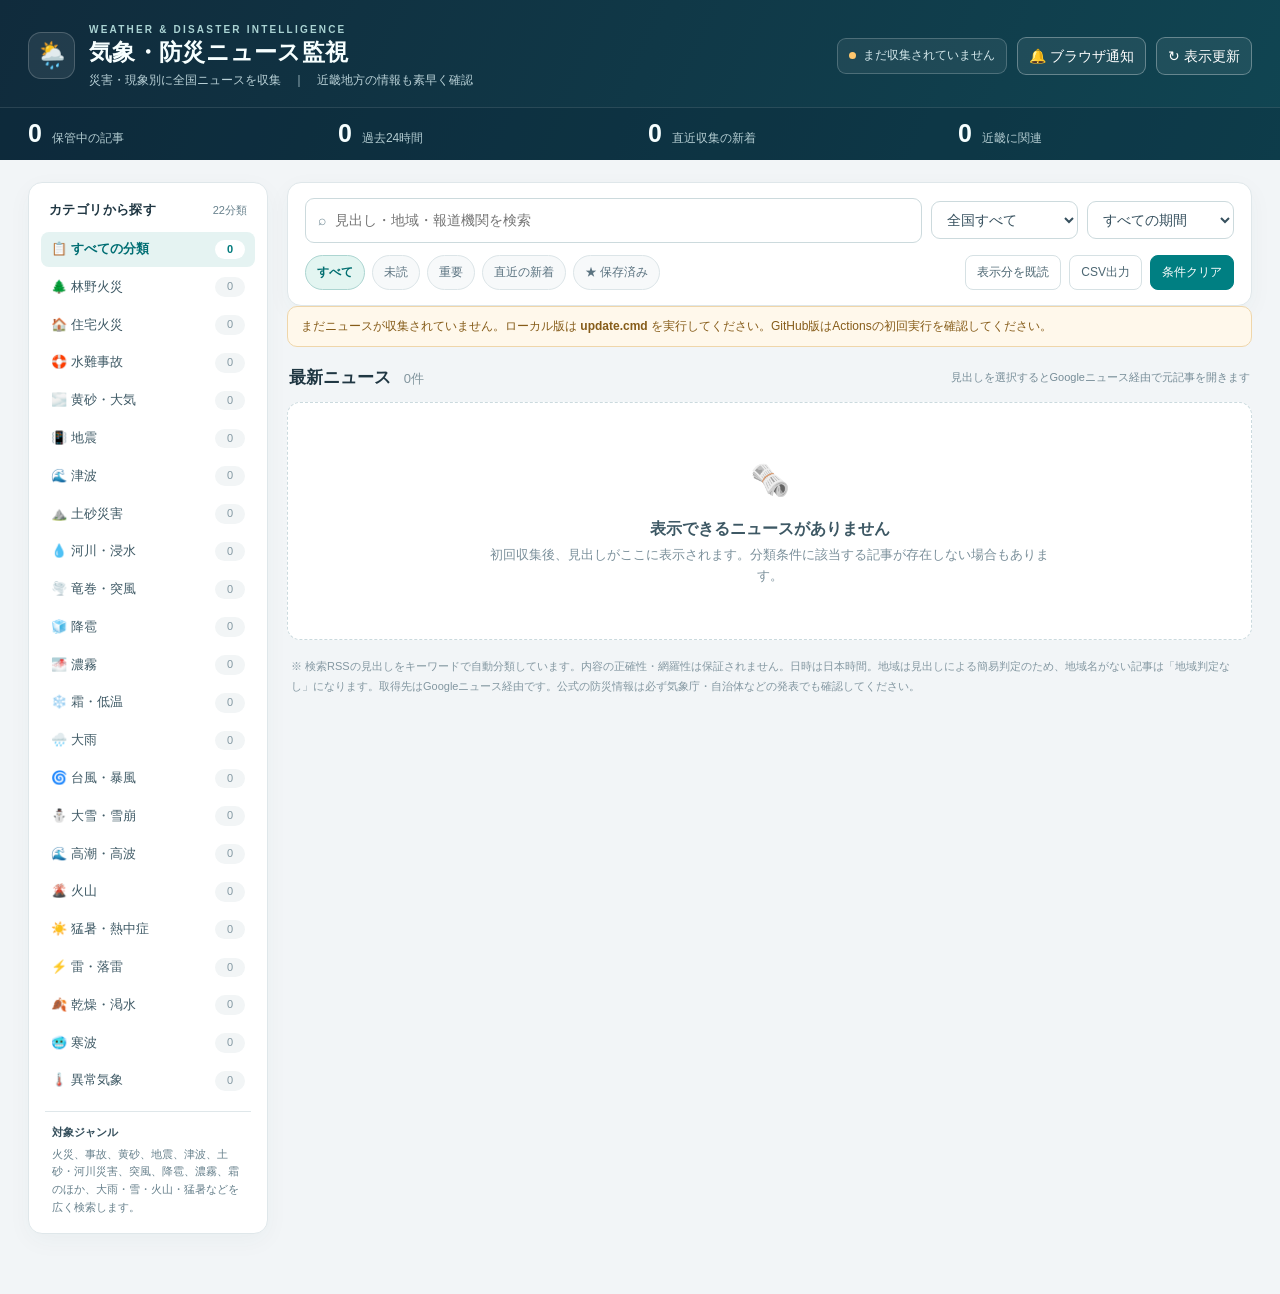
==== site/index.html @ e11a58ed "Add files via upload" ====
<!DOCTYPE html>
<html lang="ja">
<head>
<meta charset="UTF-8">
<meta name="viewport" content="width=device-width, initial-scale=1">
<meta name="theme-color" content="#0b2233">
<title>気象・防災ニュース監視 | JMA News Watcher</title>
<style>
:root{color-scheme:light;--navy:#102b3c;--navy2:#17384c;--bg:#f2f5f7;--white:#fff;--text:#203743;--sub:#67808c;--line:#dfe7ea;--accent:#007f82;--accent2:#e5f3f2;--danger:#b43c39;--amber:#b26b13;--shadow:0 7px 25px rgba(28,64,74,.04)}
*{box-sizing:border-box}html,body{margin:0}body{font:14px/1.6 -apple-system,BlinkMacSystemFont,"Yu Gothic","Hiragino Kaku Gothic ProN",Meiryo,sans-serif;background:var(--bg);color:var(--text)}button,input,select{font:inherit}button{cursor:pointer}button:disabled{opacity:.5;cursor:not-allowed}button:focus-visible,a:focus-visible,input:focus-visible,select:focus-visible{outline:3px solid #6bcbd0;outline-offset:2px}a{color:inherit;text-decoration:none}
header{background:linear-gradient(114deg,#102b3c,#104552);color:#f7ffff}header .top{max-width:1540px;margin:auto;padding:22px 28px 17px;display:flex;justify-content:space-between;gap:18px;align-items:center}.brand{display:flex;align-items:center;gap:14px}.brandicon{width:47px;height:47px;display:flex;align-items:center;justify-content:center;font-size:26px;background:#ffffff14;border:1px solid #ffffff30;border-radius:13px}.suptitle{font-size:10px;letter-spacing:2.2px;color:#aad3d3;font-weight:800}.brand h1{margin:0;font-size:23px;line-height:1.25;letter-spacing:.3px}.brand p{margin:4px 0 0;color:#b8d0d6;font-size:12px}.topright{display:flex;align-items:center;gap:10px;flex-wrap:wrap;justify-content:flex-end}.status{padding:7px 11px;border:1px solid #ffffff35;border-radius:9px;font-size:12px;color:#d3e7eb;background:#ffffff10}.status i{display:inline-block;background:#78d6ad;width:7px;height:7px;border-radius:50%;margin-right:7px}.status.warn i{background:#ffc76e}.headbtn{border:1px solid #ffffff50;background:#ffffff12;border-radius:9px;color:white;padding:7px 11px}.headbtn:hover{background:#ffffff22}
.metrics{border-top:1px solid #ffffff1e;background:#07263748}.metrics-inner{max-width:1540px;padding:12px 28px;margin:auto;display:grid;grid-template-columns:repeat(4,1fr);gap:16px}.metric{display:flex;gap:10px;align-items:baseline}.metric strong{font-size:25px;line-height:1.1;font-variant-numeric:tabular-nums}.metric span{font-size:12px;color:#b3ccd1}
.layout{max-width:1540px;margin:22px auto 60px;padding:0 28px;display:grid;grid-template-columns:240px minmax(0,1fr);gap:19px}.sidebar,.panel{background:white;border:1px solid var(--line);border-radius:14px;box-shadow:var(--shadow)}.sidebar{padding:17px 12px;align-self:start;position:sticky;top:16px}.side-heading{display:flex;justify-content:space-between;align-items:center;padding:0 8px 11px}.side-heading h2{font-size:13px;margin:0;letter-spacing:.4px}.side-heading small{font-size:11px;color:var(--sub)}.catlist{display:flex;flex-direction:column;gap:3px}.cat{border:none;background:transparent;border-radius:8px;width:100%;padding:7px 10px;text-align:left;display:flex;justify-content:space-between;align-items:center;gap:8px;color:#3e5965;font-size:13px}.cat:hover{background:#f3f6f7}.cat.active{color:#006e73;background:var(--accent2);font-weight:800}.cat .n{font-size:11px;color:#8499a3;background:#f2f5f6;padding:1px 7px;border-radius:20px;min-width:30px;text-align:center}.cat.active .n{color:#007a7c;background:white}.sidebar-note{border-top:1px solid var(--line);margin:13px 4px 0;padding:12px 7px 0;font-size:11px;color:var(--sub)}.sidebar-note b{display:block;color:#344e5b;margin-bottom:4px}
.main{min-width:0}.filters{padding:15px 17px}.filter-row{display:flex;align-items:center;gap:9px;flex-wrap:wrap}.searchbox{display:flex;align-items:center;border:1px solid #ccdadd;border-radius:9px;min-width:220px;flex:1;background:white;padding-left:12px}.searchbox span{color:#718a95}.searchbox input{border:0;outline:0;width:100%;padding:10px 9px;background:transparent;min-width:0}select{padding:9px 30px 9px 11px;border:1px solid #ccdadd;border-radius:9px;max-width:170px;color:#36505e;background:white}.tabs{display:flex;gap:7px;flex-wrap:wrap;margin-top:12px}.tab{padding:6px 11px;border:1px solid #dce5e8;background:#f7f9fa;border-radius:30px;font-size:12px;color:#5b7380}.tab.active{border-color:#acd5d1;background:#e3f5f1;color:#006e70;font-weight:800}.filter-right{margin-left:auto;display:flex;gap:8px}.smallbtn{background:white;border:1px solid #d6e1e4;color:#4c6672;border-radius:8px;padding:7px 11px;font-size:12px}.smallbtn:hover{background:#f1f7f7}.smallbtn.primary{background:var(--accent);border-color:var(--accent);color:white}.smallbtn.primary:hover{background:#006b6e}
.results-head{display:flex;align-items:center;justify-content:space-between;margin:17px 2px 11px;gap:12px}.results-head h2{font-size:17px;margin:0}.results-head h2 span{font-size:13px;color:#81949d;font-weight:400;margin-left:8px}.results-head .tip{font-size:11px;color:#778d98;text-align:right}.articles{display:grid;gap:9px}.article{background:white;border:1px solid var(--line);box-shadow:var(--shadow);border-radius:12px;padding:13px 17px 12px 16px;position:relative;overflow:hidden;transition:border-color .15s}.article:hover{border-color:#9dc5c7}.article::before{content:"";position:absolute;left:0;top:0;bottom:0;width:4px;background:#96b4bb}.article.priority3::before{background:#d6514d}.article.priority2::before{background:#e3a046}.article.is-read{opacity:.72}.article.is-read h3{font-weight:500}.art-main{display:flex;align-items:flex-start;gap:16px}.artbody{min-width:0;flex:1}.artmeta{display:flex;gap:8px;align-items:center;flex-wrap:wrap;margin-bottom:6px}.chip{font-size:10px;padding:2px 7px;border-radius:5px;background:#eff3f5;color:#4c6874;font-weight:700}.chip.danger{background:#fff0ed;color:#b14442}.chip.warning{background:#fff5e7;color:#9d671c}.chip.catname{background:#eaf5f4;color:#007476}.chip.new{color:#c83731;background:#ffedea}.article h3{font-size:15px;line-height:1.48;font-weight:800;margin:0 0 7px;overflow-wrap:anywhere}.article h3 a:hover{color:var(--accent);text-decoration:underline;text-underline-offset:3px}.foot{display:flex;gap:9px;align-items:center;flex-wrap:wrap;font-size:11px;color:#778f9a}.foot strong{color:#4b6470;font-weight:700}.foot .dot{color:#c0cdd2}.art-actions{display:flex;flex-direction:column;gap:6px;flex-shrink:0}.iconbtn{border:1px solid #e0e8ea;border-radius:7px;background:#fff;color:#68818c;font-size:12px;min-width:68px;padding:5px 7px}.iconbtn:hover{background:#eef5f5}.iconbtn.saved{color:#b17a14;background:#fffaeb}.empty{background:white;border:1px dashed #cbdade;border-radius:13px;padding:52px 20px;text-align:center;color:#7b909b}.empty .glyph{font-size:32px}.empty h3{color:#3d5864;margin:9px 0 4px}.empty p{font-size:13px;max-width:570px;margin:0 auto}.footnotice{margin:17px 4px;font-size:11px;color:#8397a1;line-height:1.8}#loadMore{margin:15px auto 0;display:block;min-width:180px}.hide{display:none!important}.errorbar{border:1px solid #efd6aa;background:#fff8eb;color:#865c19;border-radius:10px;padding:10px 13px;margin-bottom:12px;font-size:12px}.kbd{border:1px solid #d9e3e6;background:#f9fafb;border-radius:4px;padding:1px 4px}
@media(max-width:850px){header .top{padding:16px;align-items:flex-start}.metrics-inner{padding:11px 16px;grid-template-columns:repeat(2,1fr);gap:10px}.layout{padding:0 13px;grid-template-columns:1fr;gap:12px;margin-top:12px}.sidebar{position:static;padding:12px}.catlist{flex-direction:row;flex-wrap:wrap}.cat{width:auto;border:1px solid #eef2f3;padding:5px 9px}.sidebar-note{display:none}.filters{padding:12px}.results-head .tip{display:none}}
@media(max-width:550px){.brand h1{font-size:17px}.brandicon{width:36px;height:36px;font-size:21px}.brand p{font-size:11px}.topright{width:100%;justify-content:flex-start}.top{flex-wrap:wrap}.searchbox{width:100%;flex-basis:100%}.filter-row select{flex:1;max-width:none}.filter-right{width:100%;margin-left:0}.filter-right button{flex:1}.art-main{gap:5px;flex-direction:column}.art-actions{flex-direction:row}.article{padding:11px 13px}.article h3{font-size:14px}.metric strong{font-size:22px}}
</style>
</head>
<body>
<header>
 <div class="top">
  <div class="brand"><div class="brandicon">🌦️</div><div><div class="suptitle">WEATHER & DISASTER INTELLIGENCE</div><h1>気象・防災ニュース監視</h1><p>災害・現象別に全国ニュースを収集　｜　近畿地方の情報も素早く確認</p></div></div>
  <div class="topright"><div id="status" class="status"><i></i><span id="updated">データ待機中</span></div><button id="browserNotify" class="headbtn" title="ページを開いている間のブラウザ通知">🔔 ブラウザ通知</button><button id="refresh" class="headbtn">↻ 表示更新</button></div>
 </div>
 <div class="metrics"><div class="metrics-inner"><div class="metric"><strong id="statAll">0</strong><span>保管中の記事</span></div><div class="metric"><strong id="statDay">0</strong><span>過去24時間</span></div><div class="metric"><strong id="statNew">0</strong><span>直近収集の新着</span></div><div class="metric"><strong id="statKinki">0</strong><span>近畿に関連</span></div></div></div>
</header>
<div class="layout">
 <aside class="sidebar"><div class="side-heading"><h2>カテゴリから探す</h2><small id="categoryCount"></small></div><div class="catlist" id="categories"></div><div class="sidebar-note"><b>対象ジャンル</b>火災、事故、黄砂、地震、津波、土砂・河川災害、突風、降雹、濃霧、霜のほか、大雨・雪・火山・猛暑などを広く検索します。</div></aside>
 <main class="main">
  <section class="filters panel"><div class="filter-row"><label class="searchbox"><span>⌕</span><input id="search" type="search" placeholder="見出し・地域・報道機関を検索" aria-label="ニュース検索"></label><select id="area" aria-label="対象地域"><option value="all">全国すべて</option><option value="kinki">近畿6府県</option><option value="大阪">大阪</option><option value="京都">京都</option><option value="兵庫">兵庫</option><option value="滋賀">滋賀</option><option value="奈良">奈良</option><option value="和歌山">和歌山</option><option value="unknown">地域判定なし</option></select><select id="period" aria-label="期間"><option value="all">すべての期間</option><option value="24">過去24時間</option><option value="72">過去3日間</option><option value="168">過去7日間</option></select></div><div class="tabs"><button class="tab active" data-view="all">すべて</button><button class="tab" data-view="unread">未読</button><button class="tab" data-view="important">重要</button><button class="tab" data-view="new">直近の新着</button><button class="tab" data-view="saved">★ 保存済み</button><div class="filter-right"><button class="smallbtn" id="markVisible">表示分を既読</button><button class="smallbtn" id="export">CSV出力</button><button class="smallbtn primary" id="clearFilters">条件クリア</button></div></div></section>
  <div id="warnings" role="status"></div>
  <div class="results-head"><h2 id="currentTitle">最新ニュース <span id="resultCount"></span></h2><div class="tip">見出しを選択するとGoogleニュース経由で元記事を開きます</div></div>
  <div id="articles" class="articles" aria-live="polite"></div><button id="loadMore" class="smallbtn hide">さらに50件表示</button>
  <div class="footnotice">※ 検索RSSの見出しをキーワードで自動分類しています。内容の正確性・網羅性は保証されません。日時は日本時間。地域は見出しによる簡易判定のため、地域名がない記事は「地域判定なし」になります。取得先はGoogleニュース経由です。公式の防災情報は必ず気象庁・自治体などの発表でも確認してください。</div>
 </main>
</div>
<script src="./data.js"></script>
<script>
'use strict';
const $=id=>document.getElementById(id);
let payload=window.NEWS_PAYLOAD||{items:[],categories:[],errors:[],new_ids:[]};
let selectedCat='all',selectedView='all',visibleLimit=50,currentVisible=[];
const storeKey='jma-news-watcher-v1';
let storage={read:[],saved:[],notificationBatch:''};
try{const saved=JSON.parse(localStorage.getItem(storeKey)||'{}');storage={...storage,...saved}}catch(e){}
function persist(){try{localStorage.setItem(storeKey,JSON.stringify(storage))}catch(e){}}
function esc(value){return String(value??'').replace(/[&<>"']/g,c=>({'&':'&amp;','<':'&lt;','>':'&gt;','"':'&quot;',"'":'&#39;'}[c]))}
function fmtDate(d){const date=new Date(d);return Number.isNaN(+date)?'日時不明':new Intl.DateTimeFormat('ja-JP',{timeZone:'Asia/Tokyo',year:'numeric',month:'2-digit',day:'2-digit',hour:'2-digit',minute:'2-digit'}).format(date)}
function catFor(id){return (payload.categories||[]).find(c=>c.id===id)}
function labelFor(a){return (a.categories||[]).map(catFor).filter(Boolean)}
function isNew(a){return (payload.new_ids||[]).includes(a.id)}
function isRead(a){return storage.read.includes(a.id)}
function isSaved(a){return storage.saved.includes(a.id)}
function setStatus(){
 const stamp=payload.generated_at;
 $('updated').textContent=stamp?`最終収集 ${fmtDate(stamp)}`:'まだ収集されていません';
 $('status').classList.toggle('warn',!stamp||(payload.success_feeds===0)||(payload.errors||[]).length>0);
 const arr=payload.items||[];const now=Date.now();
 $('statAll').textContent=arr.length.toLocaleString('ja-JP');
 $('statDay').textContent=arr.filter(a=>(now-new Date(a.published_at))<=86400000).length;
 $('statNew').textContent=(payload.new_ids||[]).length;
 $('statKinki').textContent=arr.filter(a=>(a.areas||[]).length>0).length;
 let warnings='';
 if(!stamp)warnings='<div class="errorbar">まだニュースが収集されていません。ローカル版は <b>update.cmd</b> を実行してください。GitHub版はActionsの初回実行を確認してください。</div>';
 else if((payload.errors||[]).length)warnings=`<div class="errorbar">⚠ 一部のニュース取得に失敗しました（${payload.errors.length}/${payload.total_feeds} 件の検索）。取得済みの記事は引き続き表示しています。<details><summary>失敗した検索を見る</summary>${(payload.errors||[]).map(x=>esc(x)).join(' / ')}</details></div>`;
 $('warnings').innerHTML=warnings;
}
function drawCats(){
 const items=payload.items||[];
 let html=`<button class="cat ${selectedCat==='all'?'active':''}" data-cat="all"><span>📋 すべての分類</span><span class="n">${items.length}</span></button>`;
 for(const c of payload.categories||[]){const count=items.filter(a=>(a.categories||[]).includes(c.id)).length;
 html+=`<button class="cat ${selectedCat===c.id?'active':''}" data-cat="${esc(c.id)}"><span>${esc(c.icon)} ${esc(c.name)}</span><span class="n">${count}</span></button>`}
 $('categories').innerHTML=html;
 $('categoryCount').textContent=`${(payload.categories||[]).length}分類`;
}
function getFiltered(){
 const area=$('area').value,period=$('period').value,q=$('search').value.toLowerCase().trim();
 return (payload.items||[]).filter(a=>{
  if(selectedCat!=='all'&&!(a.categories||[]).includes(selectedCat))return false;
  if(area==='kinki'&&!(a.areas||[]).length)return false;
  if(area==='unknown'&&(a.areas||[]).length)return false;
  if(!['all','kinki','unknown'].includes(area)&&!(a.areas||[]).includes(area))return false;
  if(period!=='all'&&(Date.now()-new Date(a.published_at).getTime())>Number(period)*3600000)return false;
  if(selectedView==='unread'&&isRead(a))return false;
  if(selectedView==='saved'&&!isSaved(a))return false;
  if(selectedView==='important'&&Number(a.priority)<3)return false;
  if(selectedView==='new'&&!isNew(a))return false;
  if(q&&!([a.title,a.source,...(a.areas||[]),...labelFor(a).map(c=>c.name)].join(' ').toLowerCase().includes(q)))return false;
  return true;
 }).sort((a,b)=>new Date(b.published_at)-new Date(a.published_at));
}
function render(){
 setStatus();drawCats();
 document.querySelectorAll('[data-view]').forEach(el=>el.classList.toggle('active',el.dataset.view===selectedView));
 const list=getFiltered();currentVisible=list.slice(0,visibleLimit);$('resultCount').textContent=`${list.length}件`;
 const category=catFor(selectedCat);$('currentTitle').firstChild.textContent=category?category.icon+' '+category.name:'最新ニュース ';
 if(!list.length){$('articles').innerHTML=`<div class="empty"><div class="glyph">${(payload.items||[]).length?'🔎':'🗞️'}</div><h3>${(payload.items||[]).length?'条件に合うニュースはありません':'表示できるニュースがありません'}</h3><p>${(payload.items||[]).length?'検索語や地域・期間の指定を変えてみてください。':'初回収集後、見出しがここに表示されます。分類条件に該当する記事が存在しない場合もあります。'}</p></div>`}
 else $('articles').innerHTML=currentVisible.map(a=>{
  const cats=labelFor(a).slice(0,4).map(c=>`<span class="chip catname">${esc(c.icon)} ${esc(c.name)}</span>`).join('');
  const level=a.priority>=3?'<span class="chip danger">重要</span>':a.priority===2?'<span class="chip warning">注目</span>':'';
  return `<article class="article priority${a.priority} ${isRead(a)?'is-read':''}" data-id="${esc(a.id)}"><div class="art-main"><div class="artbody"><div class="artmeta">${level}${isNew(a)?'<span class="chip new">NEW</span>':''}${cats}</div><h3><a class="article-link" data-id="${esc(a.id)}" href="${esc(a.url)}" target="_blank" rel="noopener noreferrer">${esc(a.title)} ↗</a></h3><div class="foot"><strong>${esc(a.source)}</strong><span class="dot">·</span><span>${fmtDate(a.published_at)}</span><span class="dot">·</span><span>${(a.areas||[]).length?esc(a.areas.join('・')):'地域判定なし'}</span></div></div><div class="art-actions"><button class="iconbtn ${isSaved(a)?'saved':''}" data-act="save" data-id="${esc(a.id)}">${isSaved(a)?'★ 保存中':'☆ 保存'}</button><button class="iconbtn" data-act="read" data-id="${esc(a.id)}">${isRead(a)?'未読に戻す':'既読にする'}</button></div></div></article>`
 }).join('');
 $('loadMore').classList.toggle('hide',list.length<=visibleLimit);
}
function toggleId(key,id,value){const set=new Set(storage[key]);if(value)set.add(id);else set.delete(id);storage[key]=Array.from(set).slice(-4000);persist();render()}
$('categories').addEventListener('click',e=>{const b=e.target.closest('[data-cat]');if(!b)return;selectedCat=b.dataset.cat;visibleLimit=50;render()});
$('articles').addEventListener('click',e=>{
 const act=e.target.closest('[data-act]');if(act){const id=act.dataset.id;toggleId(act.dataset.act==='save'?'saved':'read',id,act.dataset.act==='save'?!storage.saved.includes(id):!storage.read.includes(id));return}
 const link=e.target.closest('a.article-link');if(link){if(!storage.read.includes(link.dataset.id)){storage.read.push(link.dataset.id);persist();setTimeout(render,120)}}
});
document.querySelectorAll('[data-view]').forEach(b=>b.addEventListener('click',()=>{selectedView=b.dataset.view;visibleLimit=50;render()}));
['search','area','period'].forEach(id=>$(id).addEventListener(id==='search'?'input':'change',()=>{visibleLimit=50;render()}));
$('clearFilters').addEventListener('click',()=>{selectedCat='all';selectedView='all';$('area').value='all';$('period').value='all';$('search').value='';visibleLimit=50;render()});
$('markVisible').addEventListener('click',()=>{storage.read=Array.from(new Set([...storage.read,...currentVisible.map(a=>a.id)]));persist();render()});
$('loadMore').addEventListener('click',()=>{visibleLimit+=50;render()});
$('export').addEventListener('click',()=>{
 const csvCell=s=>'"'+String(s??'').replace(/"/g,'""')+'"';
 const rows=[['公開日時(JST)','分類','重要度','地域(簡易判定)','見出し','媒体','GoogleニュースURL'],...getFiltered().map(a=>[fmtDate(a.published_at),labelFor(a).map(c=>c.name).join('・'),a.priority,(a.areas||[]).join('・'),a.title,a.source,a.url])];
 const content='\uFEFF'+rows.map(r=>r.map(csvCell).join(',')).join('\r\n');const blob=new Blob([content],{type:'text/csv;charset=utf-8'}),url=URL.createObjectURL(blob),el=document.createElement('a');el.href=url;el.download='weather_news_'+new Date().toISOString().slice(0,10)+'.csv';el.click();setTimeout(()=>URL.revokeObjectURL(url),1000);
});
$('browserNotify').addEventListener('click',async()=>{
 if(!('Notification' in window)){alert('このブラウザでは通知を利用できません。Telegram通知をご利用ください。');return}
 try{const p=await Notification.requestPermission();if(p==='granted'){alert('ブラウザ通知を許可しました。ページを開いている間、新着収集時に通知します。');storage.notificationBatch=payload.generated_at||'';persist()}else alert('通知が許可されませんでした。ブラウザやWindowsの通知設定を確認してください。')}
 catch(e){alert('この環境では通知を有効にできません。Telegram通知をご利用ください。')}
});
function notifyOnNewBatch(){
 if(!payload.generated_at||payload.generated_at===storage.notificationBatch)return;
 const first=storage.notificationBatch==='';storage.notificationBatch=payload.generated_at;persist();
 if(first||!('Notification' in window)||Notification.permission!=='granted')return;
 const ids=new Set(payload.new_ids||[]),items=(payload.items||[]).filter(a=>ids.has(a.id));
 if(items.length){try{new Notification(`気象・防災ニュース：新着${items.length}件`,{body:items.slice(0,2).map(a=>a.title).join(' / ').slice(0,200),tag:'jma-news-updates'})}catch(e){}}
}
let inFlight=false;
function reloadData(){if(inFlight)return;inFlight=true;const s=document.createElement('script');s.src='./data.js?v='+Date.now();s.onload=()=>{payload=window.NEWS_PAYLOAD||payload;inFlight=false;render();notifyOnNewBatch();s.remove()};s.onerror=()=>{inFlight=false;const m=$('warnings');m.innerHTML='<div class="errorbar">ニュースデータを読み込めません。ファイルの配置や通信状態を確認してください。</div>';s.remove()};document.head.appendChild(s)}
$('refresh').addEventListener('click',reloadData);
render();notifyOnNewBatch();setInterval(reloadData,120000);
</script>
</body>
</html>
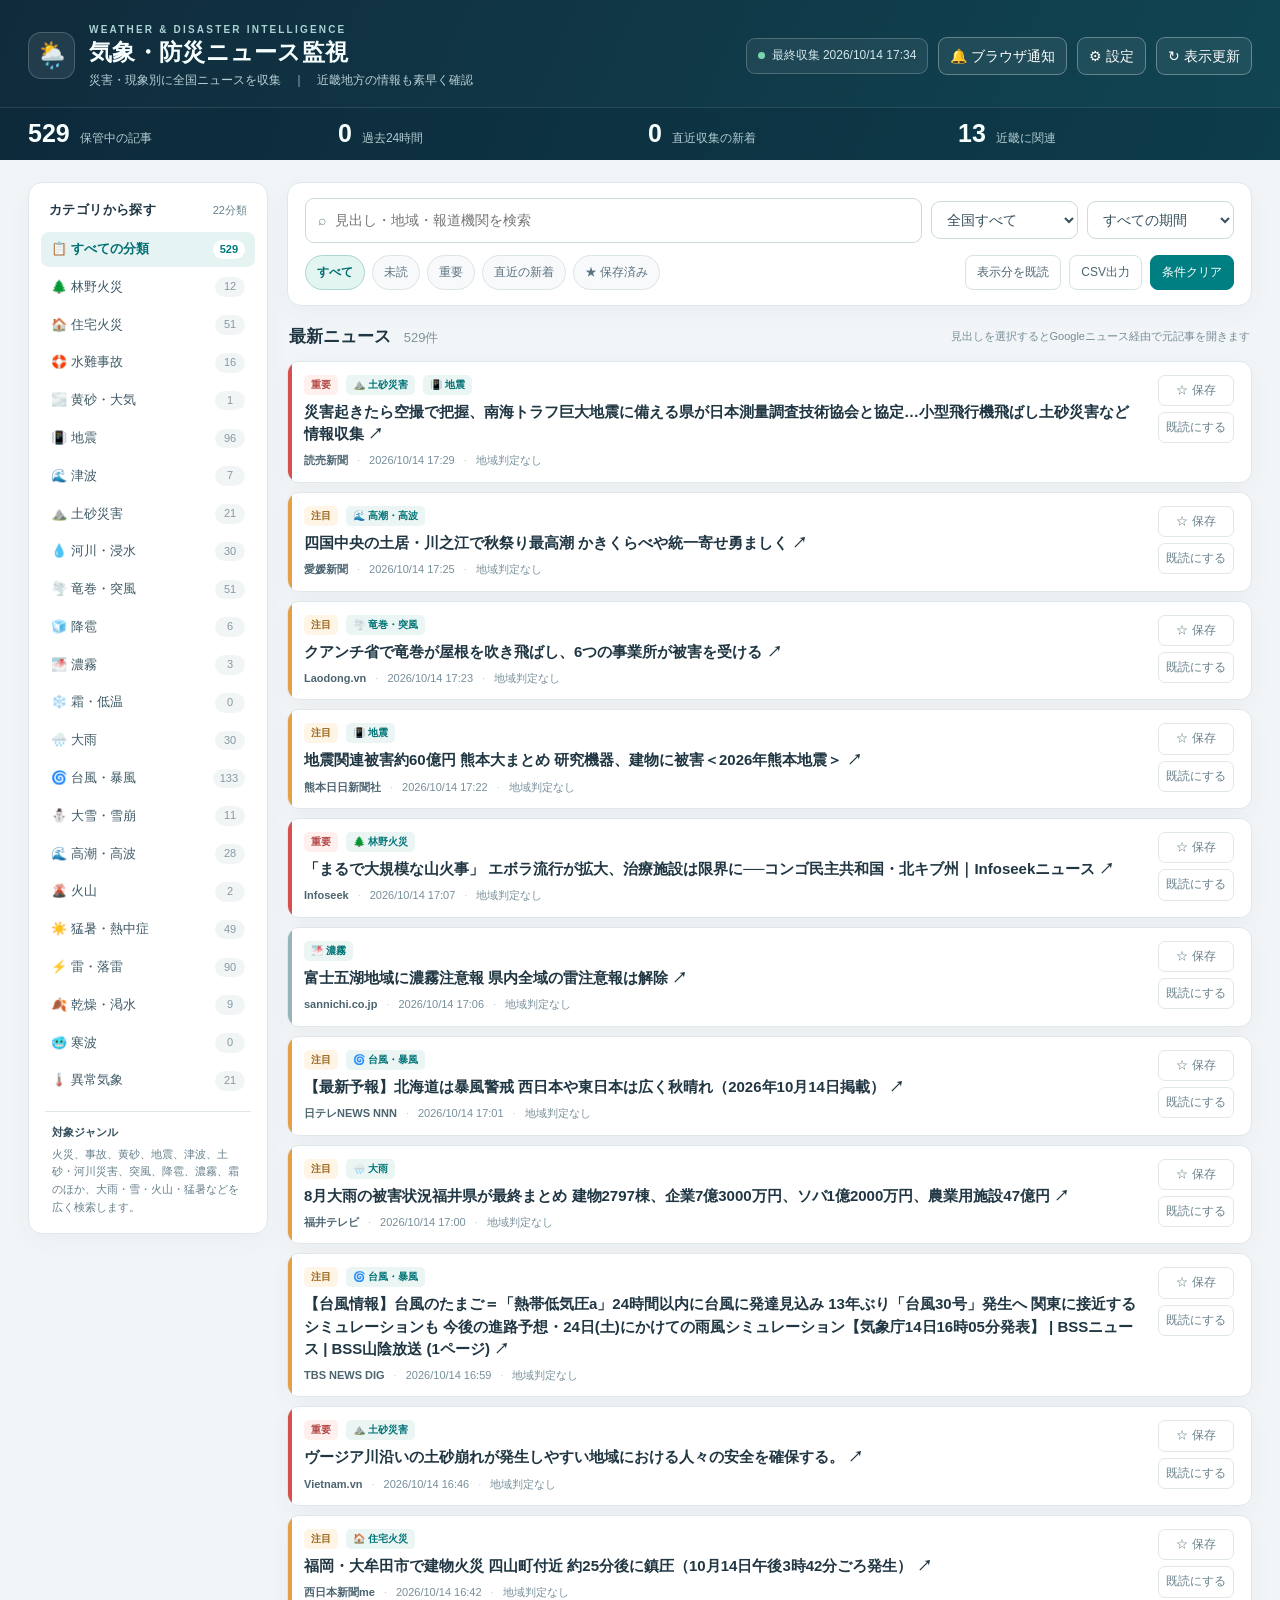
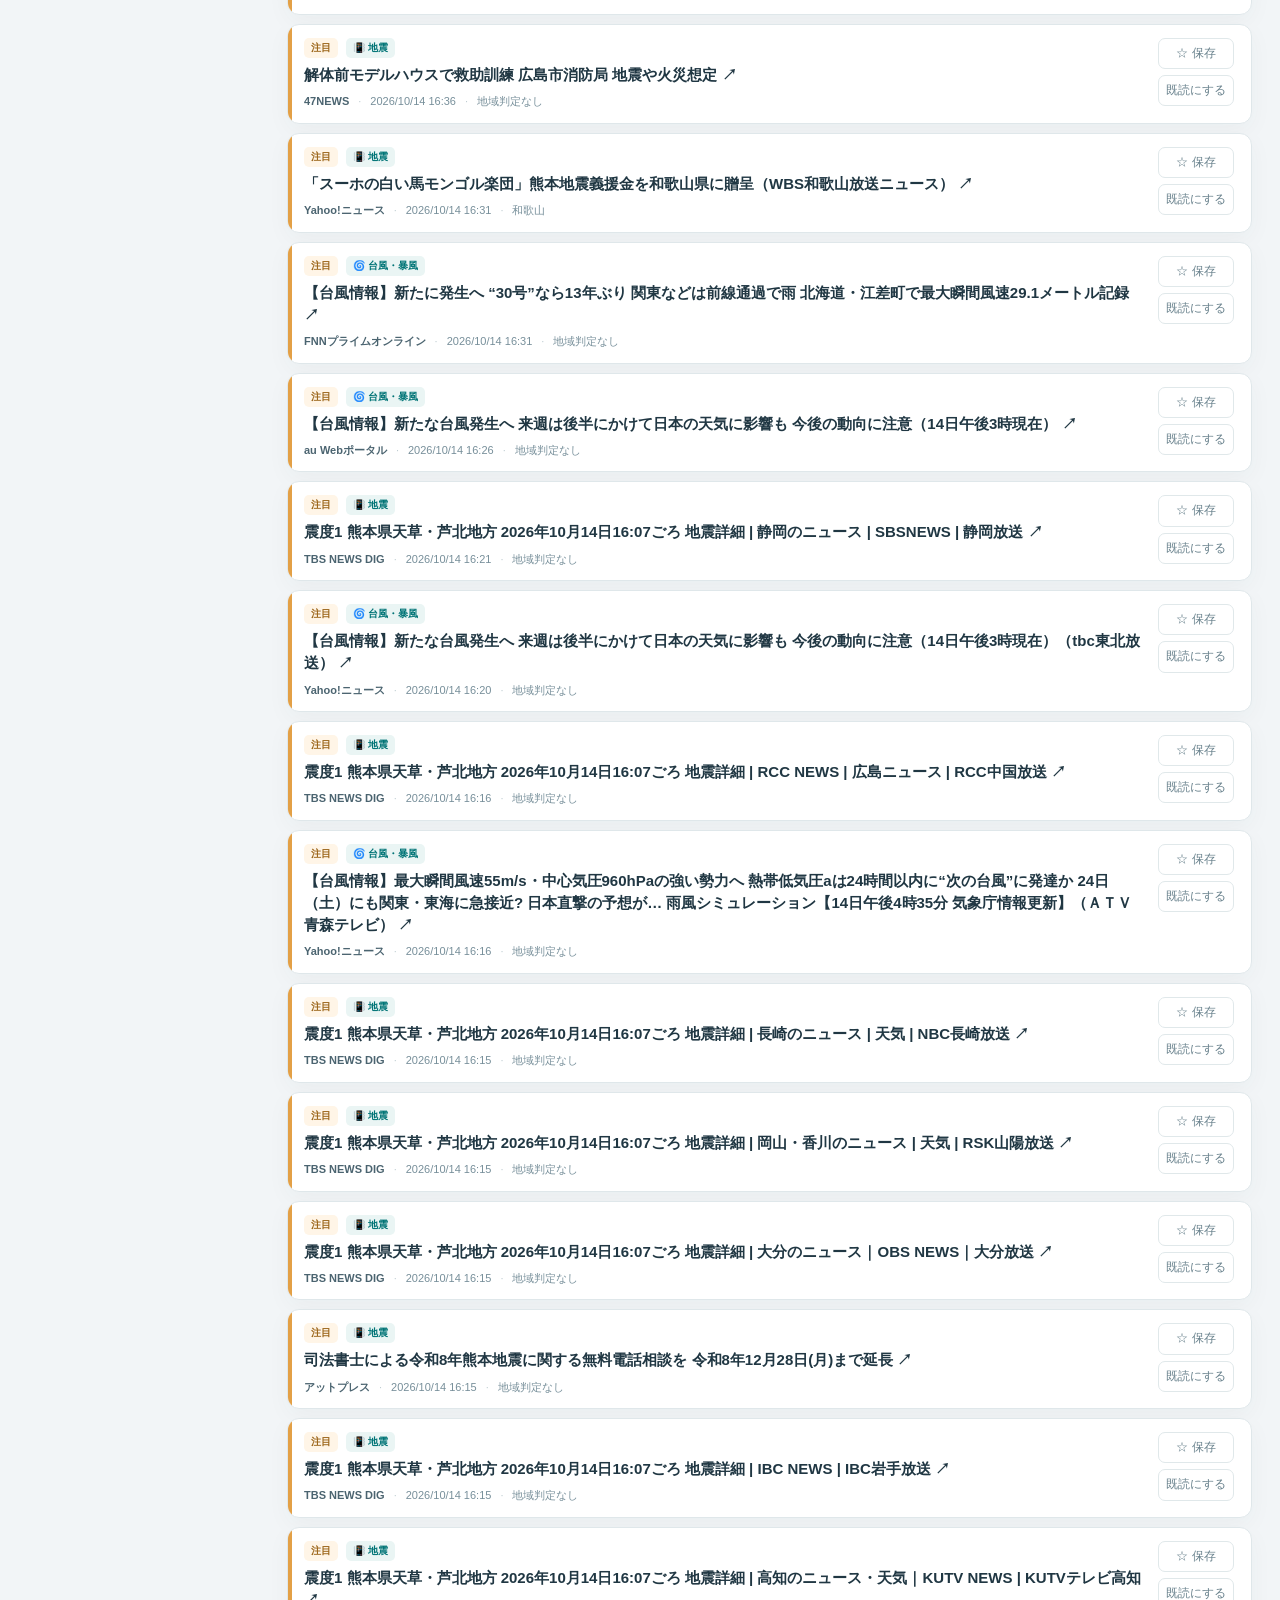
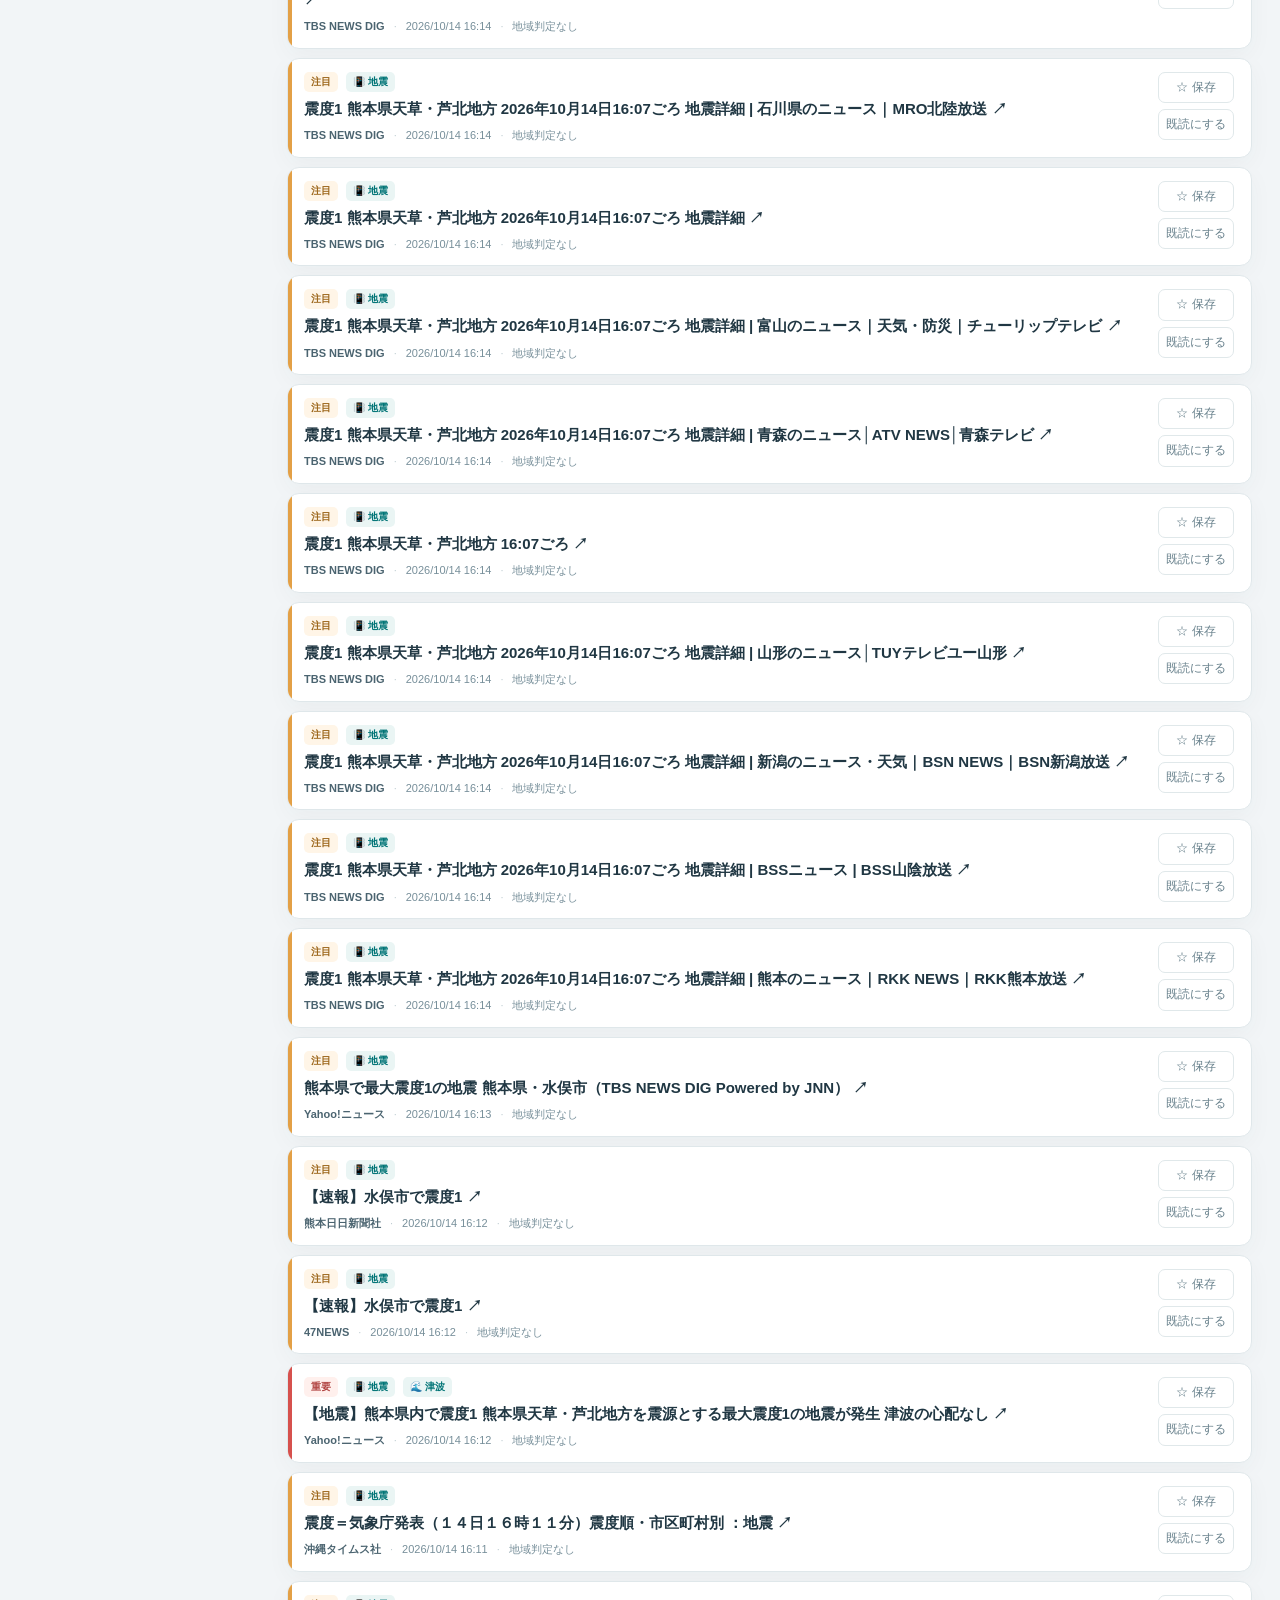
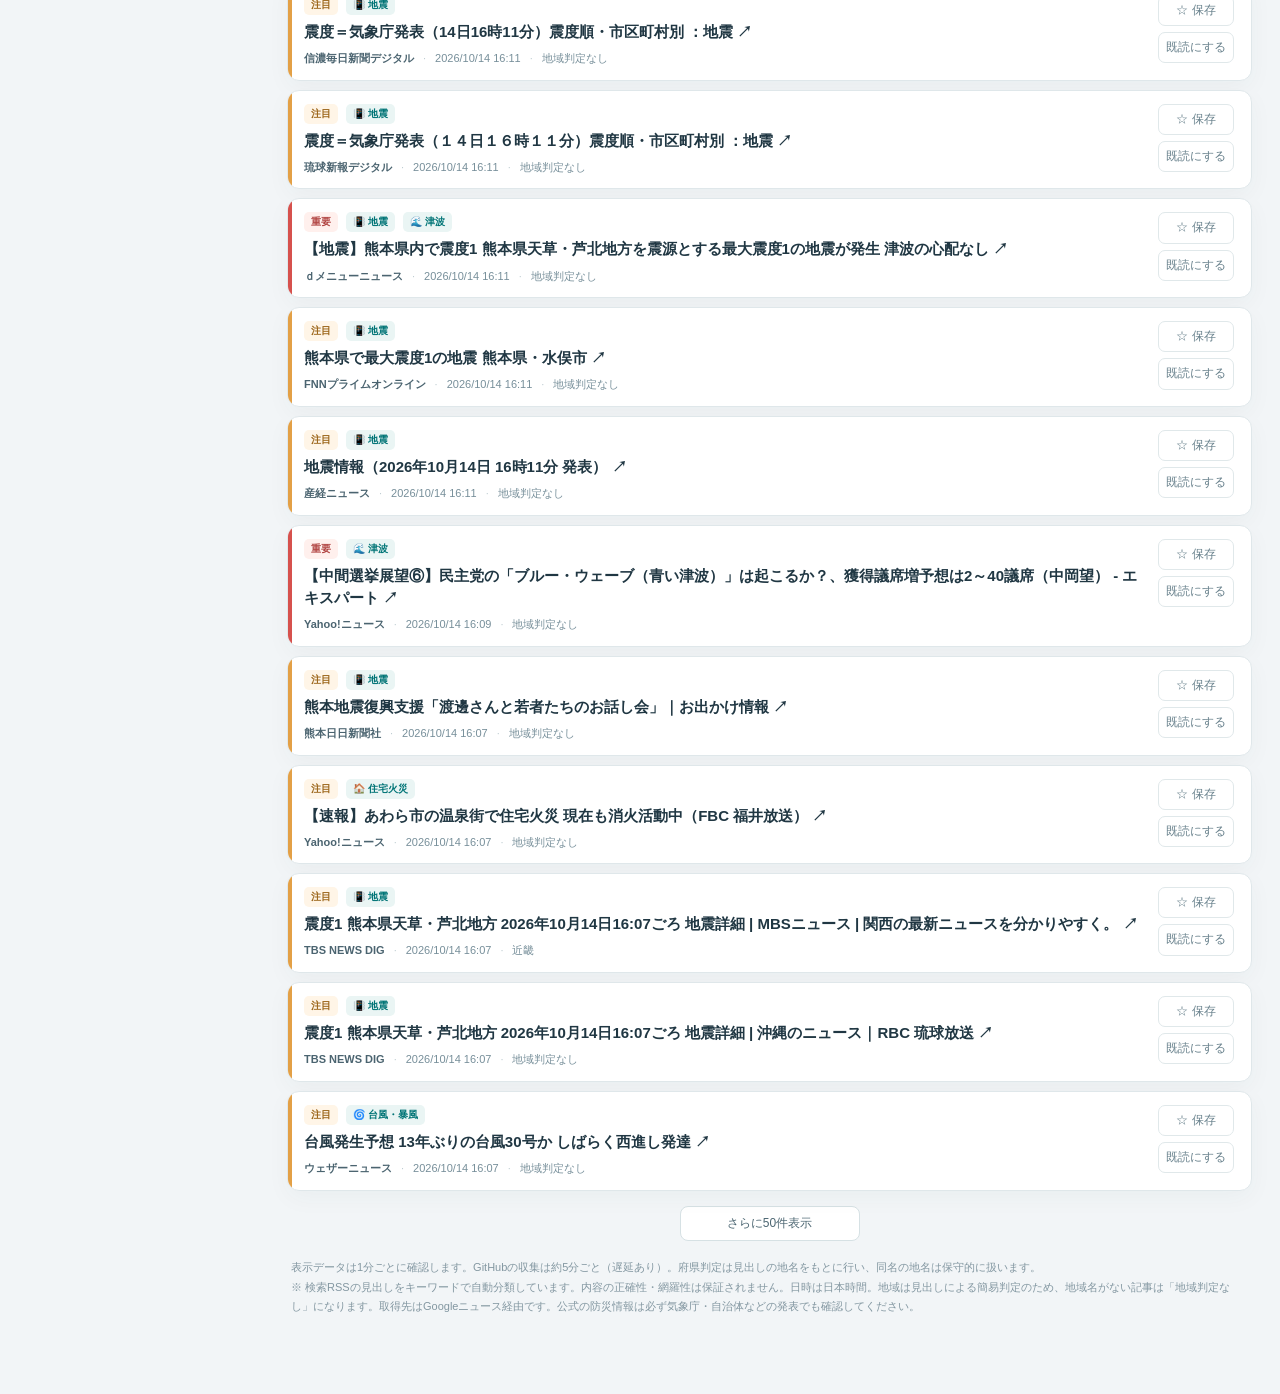
==== commit 4abdd3a0: "Add files via upload" ====
--- a/site/index.html
+++ b/site/index.html
@@ -15,13 +15,16 @@
 .results-head{display:flex;align-items:center;justify-content:space-between;margin:17px 2px 11px;gap:12px}.results-head h2{font-size:17px;margin:0}.results-head h2 span{font-size:13px;color:#81949d;font-weight:400;margin-left:8px}.results-head .tip{font-size:11px;color:#778d98;text-align:right}.articles{display:grid;gap:9px}.article{background:white;border:1px solid var(--line);box-shadow:var(--shadow);border-radius:12px;padding:13px 17px 12px 16px;position:relative;overflow:hidden;transition:border-color .15s}.article:hover{border-color:#9dc5c7}.article::before{content:"";position:absolute;left:0;top:0;bottom:0;width:4px;background:#96b4bb}.article.priority3::before{background:#d6514d}.article.priority2::before{background:#e3a046}.article.is-read{opacity:.72}.article.is-read h3{font-weight:500}.art-main{display:flex;align-items:flex-start;gap:16px}.artbody{min-width:0;flex:1}.artmeta{display:flex;gap:8px;align-items:center;flex-wrap:wrap;margin-bottom:6px}.chip{font-size:10px;padding:2px 7px;border-radius:5px;background:#eff3f5;color:#4c6874;font-weight:700}.chip.danger{background:#fff0ed;color:#b14442}.chip.warning{background:#fff5e7;color:#9d671c}.chip.catname{background:#eaf5f4;color:#007476}.chip.new{color:#c83731;background:#ffedea}.article h3{font-size:15px;line-height:1.48;font-weight:800;margin:0 0 7px;overflow-wrap:anywhere}.article h3 a:hover{color:var(--accent);text-decoration:underline;text-underline-offset:3px}.foot{display:flex;gap:9px;align-items:center;flex-wrap:wrap;font-size:11px;color:#778f9a}.foot strong{color:#4b6470;font-weight:700}.foot .dot{color:#c0cdd2}.art-actions{display:flex;flex-direction:column;gap:6px;flex-shrink:0}.iconbtn{border:1px solid #e0e8ea;border-radius:7px;background:#fff;color:#68818c;font-size:12px;min-width:68px;padding:5px 7px}.iconbtn:hover{background:#eef5f5}.iconbtn.saved{color:#b17a14;background:#fffaeb}.empty{background:white;border:1px dashed #cbdade;border-radius:13px;padding:52px 20px;text-align:center;color:#7b909b}.empty .glyph{font-size:32px}.empty h3{color:#3d5864;margin:9px 0 4px}.empty p{font-size:13px;max-width:570px;margin:0 auto}.footnotice{margin:17px 4px;font-size:11px;color:#8397a1;line-height:1.8}#loadMore{margin:15px auto 0;display:block;min-width:180px}.hide{display:none!important}.errorbar{border:1px solid #efd6aa;background:#fff8eb;color:#865c19;border-radius:10px;padding:10px 13px;margin-bottom:12px;font-size:12px}.kbd{border:1px solid #d9e3e6;background:#f9fafb;border-radius:4px;padding:1px 4px}
 @media(max-width:850px){header .top{padding:16px;align-items:flex-start}.metrics-inner{padding:11px 16px;grid-template-columns:repeat(2,1fr);gap:10px}.layout{padding:0 13px;grid-template-columns:1fr;gap:12px;margin-top:12px}.sidebar{position:static;padding:12px}.catlist{flex-direction:row;flex-wrap:wrap}.cat{width:auto;border:1px solid #eef2f3;padding:5px 9px}.sidebar-note{display:none}.filters{padding:12px}.results-head .tip{display:none}}
 @media(max-width:550px){.brand h1{font-size:17px}.brandicon{width:36px;height:36px;font-size:21px}.brand p{font-size:11px}.topright{width:100%;justify-content:flex-start}.top{flex-wrap:wrap}.searchbox{width:100%;flex-basis:100%}.filter-row select{flex:1;max-width:none}.filter-right{width:100%;margin-left:0}.filter-right button{flex:1}.art-main{gap:5px;flex-direction:column}.art-actions{flex-direction:row}.article{padding:11px 13px}.article h3{font-size:14px}.metric strong{font-size:22px}}
+
+/* Settings: lightweight native dialog */
+.settings-dialog{width:min(490px,calc(100vw - 24px));max-height:90vh;overflow:auto;border:1px solid var(--line);border-radius:16px;padding:0;box-shadow:0 20px 70px #071c2f55;color:var(--text)}.settings-dialog::backdrop{background:#08192496}.settings-inner{padding:20px 22px}.settings-heading{display:flex;align-items:center;justify-content:space-between;gap:12px}.settings-heading h2{margin:0;font-size:19px}.close-settings{border:1px solid var(--line);background:white;border-radius:8px;padding:4px 10px;font-size:18px}.setting-row{display:flex;align-items:center;gap:12px;padding:17px 0;border-bottom:1px solid var(--line)}.setting-row input{width:19px;height:19px;accent-color:var(--accent);cursor:pointer}.setting-row strong{font-size:14px}.setting-help{font-size:12px;color:var(--sub);line-height:1.7;margin:7px 0 0}.setting-actions{display:flex;gap:9px;flex-wrap:wrap;margin-top:15px}.setting-status{font-size:12px;color:var(--sub);margin:10px 0}.miniinfo{font-size:11px;color:var(--sub);margin-top:20px}
 </style>
 </head>
 <body>
 <header>
  <div class="top">
   <div class="brand"><div class="brandicon">🌦️</div><div><div class="suptitle">WEATHER & DISASTER INTELLIGENCE</div><h1>気象・防災ニュース監視</h1><p>災害・現象別に全国ニュースを収集　｜　近畿地方の情報も素早く確認</p></div></div>
-  <div class="topright"><div id="status" class="status"><i></i><span id="updated">データ待機中</span></div><button id="browserNotify" class="headbtn" title="ページを開いている間のブラウザ通知">🔔 ブラウザ通知</button><button id="refresh" class="headbtn">↻ 表示更新</button></div>
+  <div class="topright"><div id="status" class="status"><i></i><span id="updated">データ待機中</span></div><button id="browserNotify" class="headbtn" title="ページを開いている間のブラウザ通知">🔔 ブラウザ通知</button><button id="settingsButton" class="headbtn">⚙ 設定</button><button id="refresh" class="headbtn">↻ 表示更新</button></div>
  </div>
  <div class="metrics"><div class="metrics-inner"><div class="metric"><strong id="statAll">0</strong><span>保管中の記事</span></div><div class="metric"><strong id="statDay">0</strong><span>過去24時間</span></div><div class="metric"><strong id="statNew">0</strong><span>直近収集の新着</span></div><div class="metric"><strong id="statKinki">0</strong><span>近畿に関連</span></div></div></div>
 </header>
@@ -32,9 +35,20 @@
   <div id="warnings" role="status"></div>
   <div class="results-head"><h2 id="currentTitle">最新ニュース <span id="resultCount"></span></h2><div class="tip">見出しを選択するとGoogleニュース経由で元記事を開きます</div></div>
   <div id="articles" class="articles" aria-live="polite"></div><button id="loadMore" class="smallbtn hide">さらに50件表示</button>
-  <div class="footnotice">※ 検索RSSの見出しをキーワードで自動分類しています。内容の正確性・網羅性は保証されません。日時は日本時間。地域は見出しによる簡易判定のため、地域名がない記事は「地域判定なし」になります。取得先はGoogleニュース経由です。公式の防災情報は必ず気象庁・自治体などの発表でも確認してください。</div>
+  <div class="footnotice">表示データは1分ごとに確認します。GitHubの収集は約5分ごと（遅延あり）。府県判定は見出しの地名をもとに行い、同名の地名は保守的に扱います。<br>※ 検索RSSの見出しをキーワードで自動分類しています。内容の正確性・網羅性は保証されません。日時は日本時間。地域は見出しによる簡易判定のため、地域名がない記事は「地域判定なし」になります。取得先はGoogleニュース経由です。公式の防災情報は必ず気象庁・自治体などの発表でも確認してください。</div>
  </main>
 </div>
+
+<dialog id="settingsDialog" class="settings-dialog" aria-labelledby="settingsHeading">
+ <div class="settings-inner">
+  <div class="settings-heading"><h2 id="settingsHeading">⚙ 設定</h2><button type="button" id="closeSettings" class="close-settings" aria-label="設定を閉じる">×</button></div>
+  <label class="setting-row"><input id="popupEnabled" type="checkbox"><span><strong>新着を別ウィンドウで通知</strong><span style="display:block" class="setting-help">ONにすると専用の通知画面を開き、1分ごとに新着を確認します。</span></span></label>
+  <div class="setting-actions"><button id="openAlertWindow" class="smallbtn primary" type="button">通知ウィンドウを開く／開き直す</button></div>
+  <p id="popupStatus" role="status" class="setting-status">通知OFF</p>
+  <p class="setting-help">初回は通知用ウィンドウを手動で開く必要があります。ブラウザのポップアップブロックを許可してください。最前面への強制移動はブラウザ・OS側に制限されます。</p>
+  <p class="miniinfo">データ表示：1分ごとに確認 ／ GitHubのニュース収集：原則5分ごと（遅延あり）</p>
+ </div>
+</dialog>
 <script src="./data.js"></script>
 <script>
 'use strict';
@@ -42,7 +56,7 @@
 let payload=window.NEWS_PAYLOAD||{items:[],categories:[],errors:[],new_ids:[]};
 let selectedCat='all',selectedView='all',visibleLimit=50,currentVisible=[];
 const storeKey='jma-news-watcher-v1';
-let storage={read:[],saved:[],notificationBatch:''};
+let storage={read:[],saved:[],notificationBatch:'',popupEnabled:false};
 try{const saved=JSON.parse(localStorage.getItem(storeKey)||'{}');storage={...storage,...saved}}catch(e){}
 function persist(){try{localStorage.setItem(storeKey,JSON.stringify(storage))}catch(e){}}
 function esc(value){return String(value??'').replace(/[&<>"']/g,c=>({'&':'&amp;','<':'&lt;','>':'&gt;','"':'&quot;',"'":'&#39;'}[c]))}
@@ -60,7 +74,7 @@
  $('statAll').textContent=arr.length.toLocaleString('ja-JP');
  $('statDay').textContent=arr.filter(a=>(now-new Date(a.published_at))<=86400000).length;
  $('statNew').textContent=(payload.new_ids||[]).length;
- $('statKinki').textContent=arr.filter(a=>(a.areas||[]).length>0).length;
+ $('statKinki').textContent=arr.filter(a=>(a.areas||[]).some(x=>['近畿','大阪','京都','兵庫','滋賀','奈良','和歌山'].includes(x))).length;
  let warnings='';
  if(!stamp)warnings='<div class="errorbar">まだニュースが収集されていません。ローカル版は <b>update.cmd</b> を実行してください。GitHub版はActionsの初回実行を確認してください。</div>';
  else if((payload.errors||[]).length)warnings=`<div class="errorbar">⚠ 一部のニュース取得に失敗しました（${payload.errors.length}/${payload.total_feeds} 件の検索）。取得済みの記事は引き続き表示しています。<details><summary>失敗した検索を見る</summary>${(payload.errors||[]).map(x=>esc(x)).join(' / ')}</details></div>`;
@@ -78,7 +92,7 @@
  const area=$('area').value,period=$('period').value,q=$('search').value.toLowerCase().trim();
  return (payload.items||[]).filter(a=>{
   if(selectedCat!=='all'&&!(a.categories||[]).includes(selectedCat))return false;
-  if(area==='kinki'&&!(a.areas||[]).length)return false;
+  if(area==='kinki'&&!(a.areas||[]).some(x=>['近畿','大阪','京都','兵庫','滋賀','奈良','和歌山'].includes(x)))return false;
   if(area==='unknown'&&(a.areas||[]).length)return false;
   if(!['all','kinki','unknown'].includes(area)&&!(a.areas||[]).includes(area))return false;
   if(period!=='all'&&(Date.now()-new Date(a.published_at).getTime())>Number(period)*3600000)return false;
@@ -119,22 +133,60 @@
  const rows=[['公開日時(JST)','分類','重要度','地域(簡易判定)','見出し','媒体','GoogleニュースURL'],...getFiltered().map(a=>[fmtDate(a.published_at),labelFor(a).map(c=>c.name).join('・'),a.priority,(a.areas||[]).join('・'),a.title,a.source,a.url])];
  const content='\uFEFF'+rows.map(r=>r.map(csvCell).join(',')).join('\r\n');const blob=new Blob([content],{type:'text/csv;charset=utf-8'}),url=URL.createObjectURL(blob),el=document.createElement('a');el.href=url;el.download='weather_news_'+new Date().toISOString().slice(0,10)+'.csv';el.click();setTimeout(()=>URL.revokeObjectURL(url),1000);
 });
+// New window must be opened by a user gesture. Reuse a named window to avoid spam.
+let alertPopup=null;
+function popupIsOpen(){try{return !!alertPopup&&!alertPopup.closed}catch(e){return false}}
+function updatePopupControls(){
+ $('popupEnabled').checked=!!storage.popupEnabled;
+ $('popupStatus').textContent=!storage.popupEnabled?'通知OFF':popupIsOpen()?'通知ON・専用ウィンドウを監視中':'通知ON・専用ウィンドウを開いてください';
+}
+function openAlertPopup(){
+ if(!storage.popupEnabled){storage.popupEnabled=true;persist()}
+ // When popup blocker suppresses window.open, the old window is not replaced.
+ try{alertPopup=window.open('./alerts.html','jma-news-alerts','popup,width=570,height=640,resizable=yes,scrollbars=yes');
+  if(alertPopup){alertPopup.focus()}else{$('popupStatus').textContent='ポップアップがブロックされました。サイトのポップアップを許可し、再度ボタンを押してください。'}
+ }catch(e){$('popupStatus').textContent='通知画面を開けませんでした。ポップアップの許可設定を確認してください。'}
+ if(popupIsOpen())updatePopupControls();
+}
+$('settingsButton').addEventListener('click',()=>{$('settingsDialog').showModal();updatePopupControls()});
+$('closeSettings').addEventListener('click',()=>$('settingsDialog').close());
+$('settingsDialog').addEventListener('click',e=>{if(e.target===$('settingsDialog'))$('settingsDialog').close()});
+$('popupEnabled').addEventListener('change',e=>{
+ storage.popupEnabled=e.target.checked;persist();
+ if(storage.popupEnabled)openAlertPopup();
+ else {if(popupIsOpen())alertPopup.close();alertPopup=null;updatePopupControls()}
+});
+$('openAlertWindow').addEventListener('click',openAlertPopup);
 $('browserNotify').addEventListener('click',async()=>{
  if(!('Notification' in window)){alert('このブラウザでは通知を利用できません。Telegram通知をご利用ください。');return}
- try{const p=await Notification.requestPermission();if(p==='granted'){alert('ブラウザ通知を許可しました。ページを開いている間、新着収集時に通知します。');storage.notificationBatch=payload.generated_at||'';persist()}else alert('通知が許可されませんでした。ブラウザやWindowsの通知設定を確認してください。')}
+ try{const p=await Notification.requestPermission();if(p==='granted'){alert('ブラウザ通知を許可しました。ページを開いている間、新着を通知します。')}else alert('通知が許可されませんでした。ブラウザやWindowsの通知設定を確認してください。')}
  catch(e){alert('この環境では通知を有効にできません。Telegram通知をご利用ください。')}
 });
-function notifyOnNewBatch(){
- if(!payload.generated_at||payload.generated_at===storage.notificationBatch)return;
- const first=storage.notificationBatch==='';storage.notificationBatch=payload.generated_at;persist();
- if(first||!('Notification' in window)||Notification.permission!=='granted')return;
- const ids=new Set(payload.new_ids||[]),items=(payload.items||[]).filter(a=>ids.has(a.id));
- if(items.length){try{new Notification(`気象・防災ニュース：新着${items.length}件`,{body:items.slice(0,2).map(a=>a.title).join(' / ').slice(0,200),tag:'jma-news-updates'})}catch(e){}}
+let knownIds=new Set((payload.items||[]).map(a=>a.id)),hasBaseline=!!payload.generated_at;
+function handleFetched(next){
+ const nextItems=next.items||[];
+ const incoming=hasBaseline?nextItems.filter(a=>!knownIds.has(a.id)):[];
+ knownIds=new Set(nextItems.map(a=>a.id));
+ hasBaseline=!!next.generated_at||hasBaseline;
+ payload=next;render();
+ if(incoming.length&&'Notification' in window&&Notification.permission==='granted'){
+  try{new Notification(`気象・防災ニュース：新着${incoming.length}件`,{body:incoming.slice(0,2).map(a=>a.title).join(' / ').slice(0,200),tag:'jma-news-updates'})}catch(e){}
+ }
 }
 let inFlight=false;
-function reloadData(){if(inFlight)return;inFlight=true;const s=document.createElement('script');s.src='./data.js?v='+Date.now();s.onload=()=>{payload=window.NEWS_PAYLOAD||payload;inFlight=false;render();notifyOnNewBatch();s.remove()};s.onerror=()=>{inFlight=false;const m=$('warnings');m.innerHTML='<div class="errorbar">ニュースデータを読み込めません。ファイルの配置や通信状態を確認してください。</div>';s.remove()};document.head.appendChild(s)}
+function reloadData(){
+ if(inFlight)return;inFlight=true;
+ const s=document.createElement('script');s.src='./data.js?v='+Date.now();
+ s.onload=()=>{inFlight=false;handleFetched(window.NEWS_PAYLOAD||payload);s.remove()};
+ s.onerror=()=>{inFlight=false;const m=$('warnings');m.innerHTML='<div class="errorbar">ニュースデータを読み込めません。ファイルの配置や通信状態を確認してください。</div>';s.remove()};
+ document.head.appendChild(s)
+}
 $('refresh').addEventListener('click',reloadData);
-render();notifyOnNewBatch();setInterval(reloadData,120000);
+window.addEventListener('storage',()=>{try{storage={...storage,...JSON.parse(localStorage.getItem(storeKey)||'{}')};updatePopupControls()}catch(e){}});
+render();updatePopupControls();
+// Poll the published data, not the upstream RSS. Independent popup polls too.
+setInterval(reloadData,60000);
+document.addEventListener('visibilitychange',()=>{if(!document.hidden)reloadData()});
 </script>
 </body>
 </html>
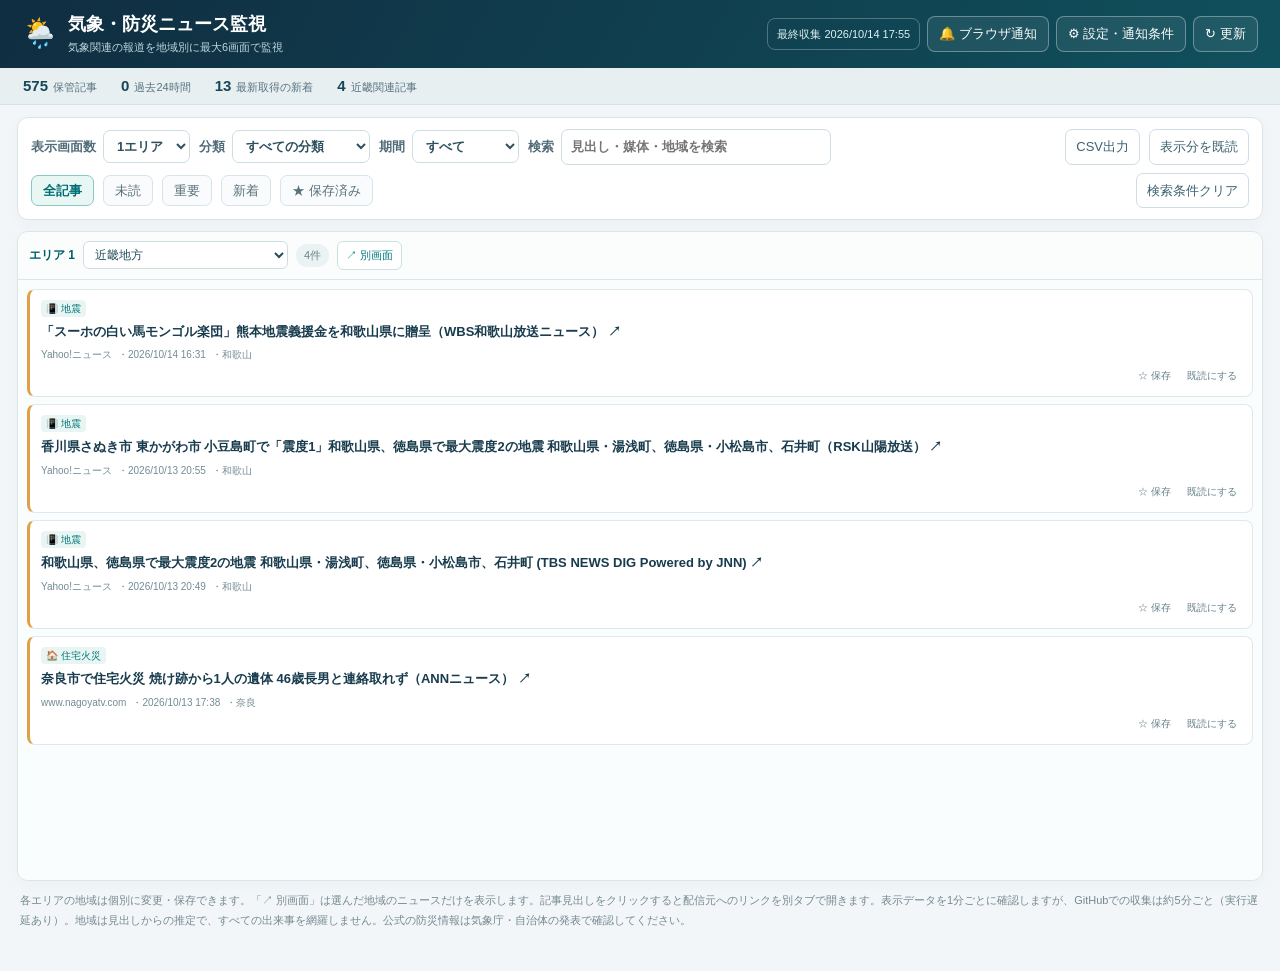
==== commit ea06a100: "Add files via upload" ====
--- a/site/index.html
+++ b/site/index.html
@@ -1,192 +1,38 @@
 <!DOCTYPE html>
 <html lang="ja">
 <head>
-<meta charset="UTF-8">
-<meta name="viewport" content="width=device-width, initial-scale=1">
-<meta name="theme-color" content="#0b2233">
+<meta charset="utf-8"><meta name="viewport" content="width=device-width,initial-scale=1">
+<meta name="theme-color" content="#10364a">
+<link rel="icon" href="data:image/svg+xml,%3Csvg xmlns='http://www.w3.org/2000/svg' viewBox='0 0 64 64'%3E%3Ctext x='3' y='49' font-size='49'%3E%E2%9B%85%3C/text%3E%3C/svg%3E">
 <title>気象・防災ニュース監視 | JMA News Watcher</title>
 <style>
-:root{color-scheme:light;--navy:#102b3c;--navy2:#17384c;--bg:#f2f5f7;--white:#fff;--text:#203743;--sub:#67808c;--line:#dfe7ea;--accent:#007f82;--accent2:#e5f3f2;--danger:#b43c39;--amber:#b26b13;--shadow:0 7px 25px rgba(28,64,74,.04)}
-*{box-sizing:border-box}html,body{margin:0}body{font:14px/1.6 -apple-system,BlinkMacSystemFont,"Yu Gothic","Hiragino Kaku Gothic ProN",Meiryo,sans-serif;background:var(--bg);color:var(--text)}button,input,select{font:inherit}button{cursor:pointer}button:disabled{opacity:.5;cursor:not-allowed}button:focus-visible,a:focus-visible,input:focus-visible,select:focus-visible{outline:3px solid #6bcbd0;outline-offset:2px}a{color:inherit;text-decoration:none}
-header{background:linear-gradient(114deg,#102b3c,#104552);color:#f7ffff}header .top{max-width:1540px;margin:auto;padding:22px 28px 17px;display:flex;justify-content:space-between;gap:18px;align-items:center}.brand{display:flex;align-items:center;gap:14px}.brandicon{width:47px;height:47px;display:flex;align-items:center;justify-content:center;font-size:26px;background:#ffffff14;border:1px solid #ffffff30;border-radius:13px}.suptitle{font-size:10px;letter-spacing:2.2px;color:#aad3d3;font-weight:800}.brand h1{margin:0;font-size:23px;line-height:1.25;letter-spacing:.3px}.brand p{margin:4px 0 0;color:#b8d0d6;font-size:12px}.topright{display:flex;align-items:center;gap:10px;flex-wrap:wrap;justify-content:flex-end}.status{padding:7px 11px;border:1px solid #ffffff35;border-radius:9px;font-size:12px;color:#d3e7eb;background:#ffffff10}.status i{display:inline-block;background:#78d6ad;width:7px;height:7px;border-radius:50%;margin-right:7px}.status.warn i{background:#ffc76e}.headbtn{border:1px solid #ffffff50;background:#ffffff12;border-radius:9px;color:white;padding:7px 11px}.headbtn:hover{background:#ffffff22}
-.metrics{border-top:1px solid #ffffff1e;background:#07263748}.metrics-inner{max-width:1540px;padding:12px 28px;margin:auto;display:grid;grid-template-columns:repeat(4,1fr);gap:16px}.metric{display:flex;gap:10px;align-items:baseline}.metric strong{font-size:25px;line-height:1.1;font-variant-numeric:tabular-nums}.metric span{font-size:12px;color:#b3ccd1}
-.layout{max-width:1540px;margin:22px auto 60px;padding:0 28px;display:grid;grid-template-columns:240px minmax(0,1fr);gap:19px}.sidebar,.panel{background:white;border:1px solid var(--line);border-radius:14px;box-shadow:var(--shadow)}.sidebar{padding:17px 12px;align-self:start;position:sticky;top:16px}.side-heading{display:flex;justify-content:space-between;align-items:center;padding:0 8px 11px}.side-heading h2{font-size:13px;margin:0;letter-spacing:.4px}.side-heading small{font-size:11px;color:var(--sub)}.catlist{display:flex;flex-direction:column;gap:3px}.cat{border:none;background:transparent;border-radius:8px;width:100%;padding:7px 10px;text-align:left;display:flex;justify-content:space-between;align-items:center;gap:8px;color:#3e5965;font-size:13px}.cat:hover{background:#f3f6f7}.cat.active{color:#006e73;background:var(--accent2);font-weight:800}.cat .n{font-size:11px;color:#8499a3;background:#f2f5f6;padding:1px 7px;border-radius:20px;min-width:30px;text-align:center}.cat.active .n{color:#007a7c;background:white}.sidebar-note{border-top:1px solid var(--line);margin:13px 4px 0;padding:12px 7px 0;font-size:11px;color:var(--sub)}.sidebar-note b{display:block;color:#344e5b;margin-bottom:4px}
-.main{min-width:0}.filters{padding:15px 17px}.filter-row{display:flex;align-items:center;gap:9px;flex-wrap:wrap}.searchbox{display:flex;align-items:center;border:1px solid #ccdadd;border-radius:9px;min-width:220px;flex:1;background:white;padding-left:12px}.searchbox span{color:#718a95}.searchbox input{border:0;outline:0;width:100%;padding:10px 9px;background:transparent;min-width:0}select{padding:9px 30px 9px 11px;border:1px solid #ccdadd;border-radius:9px;max-width:170px;color:#36505e;background:white}.tabs{display:flex;gap:7px;flex-wrap:wrap;margin-top:12px}.tab{padding:6px 11px;border:1px solid #dce5e8;background:#f7f9fa;border-radius:30px;font-size:12px;color:#5b7380}.tab.active{border-color:#acd5d1;background:#e3f5f1;color:#006e70;font-weight:800}.filter-right{margin-left:auto;display:flex;gap:8px}.smallbtn{background:white;border:1px solid #d6e1e4;color:#4c6672;border-radius:8px;padding:7px 11px;font-size:12px}.smallbtn:hover{background:#f1f7f7}.smallbtn.primary{background:var(--accent);border-color:var(--accent);color:white}.smallbtn.primary:hover{background:#006b6e}
-.results-head{display:flex;align-items:center;justify-content:space-between;margin:17px 2px 11px;gap:12px}.results-head h2{font-size:17px;margin:0}.results-head h2 span{font-size:13px;color:#81949d;font-weight:400;margin-left:8px}.results-head .tip{font-size:11px;color:#778d98;text-align:right}.articles{display:grid;gap:9px}.article{background:white;border:1px solid var(--line);box-shadow:var(--shadow);border-radius:12px;padding:13px 17px 12px 16px;position:relative;overflow:hidden;transition:border-color .15s}.article:hover{border-color:#9dc5c7}.article::before{content:"";position:absolute;left:0;top:0;bottom:0;width:4px;background:#96b4bb}.article.priority3::before{background:#d6514d}.article.priority2::before{background:#e3a046}.article.is-read{opacity:.72}.article.is-read h3{font-weight:500}.art-main{display:flex;align-items:flex-start;gap:16px}.artbody{min-width:0;flex:1}.artmeta{display:flex;gap:8px;align-items:center;flex-wrap:wrap;margin-bottom:6px}.chip{font-size:10px;padding:2px 7px;border-radius:5px;background:#eff3f5;color:#4c6874;font-weight:700}.chip.danger{background:#fff0ed;color:#b14442}.chip.warning{background:#fff5e7;color:#9d671c}.chip.catname{background:#eaf5f4;color:#007476}.chip.new{color:#c83731;background:#ffedea}.article h3{font-size:15px;line-height:1.48;font-weight:800;margin:0 0 7px;overflow-wrap:anywhere}.article h3 a:hover{color:var(--accent);text-decoration:underline;text-underline-offset:3px}.foot{display:flex;gap:9px;align-items:center;flex-wrap:wrap;font-size:11px;color:#778f9a}.foot strong{color:#4b6470;font-weight:700}.foot .dot{color:#c0cdd2}.art-actions{display:flex;flex-direction:column;gap:6px;flex-shrink:0}.iconbtn{border:1px solid #e0e8ea;border-radius:7px;background:#fff;color:#68818c;font-size:12px;min-width:68px;padding:5px 7px}.iconbtn:hover{background:#eef5f5}.iconbtn.saved{color:#b17a14;background:#fffaeb}.empty{background:white;border:1px dashed #cbdade;border-radius:13px;padding:52px 20px;text-align:center;color:#7b909b}.empty .glyph{font-size:32px}.empty h3{color:#3d5864;margin:9px 0 4px}.empty p{font-size:13px;max-width:570px;margin:0 auto}.footnotice{margin:17px 4px;font-size:11px;color:#8397a1;line-height:1.8}#loadMore{margin:15px auto 0;display:block;min-width:180px}.hide{display:none!important}.errorbar{border:1px solid #efd6aa;background:#fff8eb;color:#865c19;border-radius:10px;padding:10px 13px;margin-bottom:12px;font-size:12px}.kbd{border:1px solid #d9e3e6;background:#f9fafb;border-radius:4px;padding:1px 4px}
-@media(max-width:850px){header .top{padding:16px;align-items:flex-start}.metrics-inner{padding:11px 16px;grid-template-columns:repeat(2,1fr);gap:10px}.layout{padding:0 13px;grid-template-columns:1fr;gap:12px;margin-top:12px}.sidebar{position:static;padding:12px}.catlist{flex-direction:row;flex-wrap:wrap}.cat{width:auto;border:1px solid #eef2f3;padding:5px 9px}.sidebar-note{display:none}.filters{padding:12px}.results-head .tip{display:none}}
-@media(max-width:550px){.brand h1{font-size:17px}.brandicon{width:36px;height:36px;font-size:21px}.brand p{font-size:11px}.topright{width:100%;justify-content:flex-start}.top{flex-wrap:wrap}.searchbox{width:100%;flex-basis:100%}.filter-row select{flex:1;max-width:none}.filter-right{width:100%;margin-left:0}.filter-right button{flex:1}.art-main{gap:5px;flex-direction:column}.art-actions{flex-direction:row}.article{padding:11px 13px}.article h3{font-size:14px}.metric strong{font-size:22px}}
-
-/* Settings: lightweight native dialog */
-.settings-dialog{width:min(490px,calc(100vw - 24px));max-height:90vh;overflow:auto;border:1px solid var(--line);border-radius:16px;padding:0;box-shadow:0 20px 70px #071c2f55;color:var(--text)}.settings-dialog::backdrop{background:#08192496}.settings-inner{padding:20px 22px}.settings-heading{display:flex;align-items:center;justify-content:space-between;gap:12px}.settings-heading h2{margin:0;font-size:19px}.close-settings{border:1px solid var(--line);background:white;border-radius:8px;padding:4px 10px;font-size:18px}.setting-row{display:flex;align-items:center;gap:12px;padding:17px 0;border-bottom:1px solid var(--line)}.setting-row input{width:19px;height:19px;accent-color:var(--accent);cursor:pointer}.setting-row strong{font-size:14px}.setting-help{font-size:12px;color:var(--sub);line-height:1.7;margin:7px 0 0}.setting-actions{display:flex;gap:9px;flex-wrap:wrap;margin-top:15px}.setting-status{font-size:12px;color:var(--sub);margin:10px 0}.miniinfo{font-size:11px;color:var(--sub);margin-top:20px}
+:root{color-scheme:light;--ink:#193844;--sub:#6b838d;--blue:#123547;--accent:#007b80;--line:#dbe5e8;--bg:#f3f6f8;--white:#fff}
+*{box-sizing:border-box}html,body{margin:0;min-height:100%}body{font:13px/1.5 -apple-system,BlinkMacSystemFont,"Yu Gothic",Meiryo,sans-serif;color:var(--ink);background:var(--bg)}button,select,input{font:inherit}button{cursor:pointer}a{color:inherit}button:focus-visible,a:focus-visible,input:focus-visible,select:focus-visible{outline:3px solid #70ccd1;outline-offset:2px}
+.top{background:linear-gradient(120deg,#102d41,#10505c);color:#fff;padding:12px 22px;display:flex;align-items:center;justify-content:space-between;gap:15px;flex-wrap:wrap}.brand{display:flex;gap:10px;align-items:center}.logo{font-size:29px}.brand h1{margin:0;font-size:18px;line-height:1.35}.brand p{margin:2px 0 0;color:#bdd8dd;font-size:11px}.head-actions{display:flex;gap:7px;align-items:center;flex-wrap:wrap}.status{border:1px solid #ffffff44;color:#dff2f2;border-radius:8px;font-size:11px;padding:7px 9px}.headbtn{border:1px solid #ffffff55;color:#fff;background:#ffffff12;border-radius:8px;padding:7px 11px}.headbtn:hover{background:#ffffff25}
+.statline{display:flex;gap:24px;background:#e7eff1;border-bottom:1px solid #d4e3e7;padding:7px 23px;color:#587380;font-size:11px;flex-wrap:wrap}.statline b{color:#164757;font-size:15px;margin-right:5px}.shell{max-width:1900px;padding:12px 17px 40px;margin:auto}.toolbar,.panel,.notice{background:white;border:1px solid var(--line);border-radius:11px;box-shadow:0 4px 13px #25445008}.toolbar{padding:11px 13px}.toolbar-row{display:flex;gap:9px;align-items:center;flex-wrap:wrap}.toolbar label{color:#516c78;font-weight:700;display:flex;align-items:center;gap:7px;white-space:nowrap}.toolbar select,.toolbar input{border:1px solid #cedde2;border-radius:7px;padding:7px 9px;background:white;color:#2f515f;max-width:195px}.toolbar input[type=search]{width:min(270px,30vw);max-width:none}.toolbar .spacer{flex:1}.smallbtn{border:1px solid #cedde2;background:#fff;border-radius:7px;padding:7px 10px;color:#3b6270;white-space:nowrap}.smallbtn:hover{background:#f2f8f9}.smallbtn.action{background:#007c81;color:white;border-color:#007c81}.smallbtn.action:hover{background:#006d71}.smallbtn:disabled{opacity:.5}.toolbar-row+.toolbar-row{margin-top:8px}.viewbtn{border:1px solid #d8e4e7;border-radius:7px;padding:5px 11px;background:#f9fbfc;color:#59717b}.viewbtn.active{border-color:#88c8c6;background:#e8f7f3;color:#006e75;font-weight:800}
+.notice{padding:10px 14px;margin-top:10px;color:#75510f;background:#fffaf0;border-color:#f1ddad;font-size:12px}.statusmsg{font-size:11px;color:#789099;margin:8px 2px}.grid{display:grid;grid-template-columns:repeat(var(--cols,1),minmax(0,1fr));gap:11px;margin-top:11px}.area-panel{display:flex;flex-direction:column;height:var(--panel-h,calc(100vh - 245px));min-height:310px;min-width:0;overflow:hidden}.area-head{padding:9px 11px;border-bottom:1px solid var(--line);background:#fbfdfd;display:flex;align-items:center;gap:8px;flex-wrap:wrap}.area-head b{white-space:nowrap;font-size:12px;color:#005e69}.area-select{min-width:80px;max-width:205px;flex:1;border:1px solid #cedde2;padding:5px 7px;border-radius:6px;background:white;font-size:12px;color:#214d59}.area-count{font-size:11px;color:#6c838c;background:#eaf2f3;border-radius:30px;padding:3px 8px;white-space:nowrap}.popout{font-size:11px;color:#00777e;text-decoration:none;border:1px solid #cae1e0;background:white;padding:5px 8px;border-radius:6px;white-space:nowrap}.popout:hover{background:#e9f7f6}.area-body{overflow:auto;flex:1;min-height:0;padding:9px 9px 11px;background:#fafdfe}.news{background:white;border:1px solid #e0e8eb;border-left:3px solid #a3b9c1;border-radius:8px;padding:10px 11px;margin:0 0 7px;overflow-wrap:anywhere}.news.p3{border-left-color:#ce4c4c}.news.p2{border-left-color:#e0a146}.news.read{opacity:.65}.newstitle{font-size:13px;font-weight:750;line-height:1.46;color:#183c4d;text-decoration:none}.newstitle:hover{text-decoration:underline;color:#007d82}.newstags{display:flex;flex-wrap:wrap;gap:5px;margin-bottom:5px}.tag{font-size:10px;color:#497281;background:#eaf2f4;border-radius:4px;padding:1px 5px}.tag.urgent{color:#a42e29;background:#ffedec}.tag.justnew{color:#b73029;background:#ffefed}.tag.subject{background:#e8f5f2;color:#00767a}.meta{font-size:10px;color:#738b94;display:flex;gap:6px;flex-wrap:wrap;margin-top:6px}.newsactions{display:flex;gap:8px;justify-content:flex-end;margin-top:3px}.newsactions button{font-size:10px;border:0;background:none;color:#65808a;padding:3px 4px}.newsactions button:hover{text-decoration:underline}.empty{margin:8px;padding:25px 12px;text-align:center;color:#68818b;background:white;border:1px dashed #d1e0e4;border-radius:9px;font-size:12px}.footnote{margin:10px 3px 0;color:#748991;font-size:11px;line-height:1.8}
+.settings-dialog{width:min(580px,calc(100vw - 18px));max-height:90vh;overflow:auto;border:1px solid #cadbdc;border-radius:13px;padding:0;box-shadow:0 20px 70px #0016266b}.settings-dialog::backdrop{background:#081c28a6}.settings-body{padding:17px 20px 19px}.settings-top{display:flex;justify-content:space-between;align-items:center}.settings-top h2{margin:0;font-size:18px}.settings-top button{background:white;border:1px solid var(--line);border-radius:7px;font-size:20px;width:32px;height:32px}.settings-body h3{font-size:13px;margin:17px 0 7px;padding-bottom:6px;border-bottom:1px solid var(--line)}.settings-body label{display:block;font-size:12px;font-weight:750;color:#395965;margin:8px 0}.settings-body select,.settings-body input[type=datetime-local]{border:1px solid #cddfe0;background:white;padding:8px 9px;border-radius:8px;max-width:100%;color:#234a56}.setting-toggle{display:flex!important;align-items:center;gap:10px}.setting-toggle input{width:18px;height:18px;accent-color:var(--accent)}.help{font-size:11px;color:#728892;margin:5px 0 11px}.region-tools{display:flex;gap:8px}.region-tools select{flex:1;min-width:0}.region-chips{display:flex;gap:5px;flex-wrap:wrap;margin-top:7px}.region-chip{display:inline-flex;gap:7px;align-items:center;border:1px solid #c5e2df;background:#effaf7;color:#125f63;border-radius:30px;padding:3px 7px;font-size:12px}.region-chip button{background:transparent;color:#205c63;border:0;font-size:17px;line-height:1.2}.setting-footer{display:flex;justify-content:flex-start;gap:10px;flex-wrap:wrap;margin:13px 0 0}.setting-status{font-size:12px;color:#647d88}
+@media(max-width:1150px){.grid{grid-template-columns:repeat(min(var(--cols),2),minmax(0,1fr))}.toolbar .spacer{flex-basis:100%}.area-panel{height:430px}}
+@media(max-width:670px){.top{padding:11px 13px}.statline{padding:7px 13px;gap:12px}.shell{padding:9px}.grid{grid-template-columns:1fr}.area-panel{height:460px}.toolbar input[type=search]{width:100%}.toolbar label{flex-wrap:wrap}.toolbar-row{gap:6px}.brand h1{font-size:16px}}
 </style>
 </head>
 <body>
-<header>
- <div class="top">
-  <div class="brand"><div class="brandicon">🌦️</div><div><div class="suptitle">WEATHER & DISASTER INTELLIGENCE</div><h1>気象・防災ニュース監視</h1><p>災害・現象別に全国ニュースを収集　｜　近畿地方の情報も素早く確認</p></div></div>
-  <div class="topright"><div id="status" class="status"><i></i><span id="updated">データ待機中</span></div><button id="browserNotify" class="headbtn" title="ページを開いている間のブラウザ通知">🔔 ブラウザ通知</button><button id="settingsButton" class="headbtn">⚙ 設定</button><button id="refresh" class="headbtn">↻ 表示更新</button></div>
- </div>
- <div class="metrics"><div class="metrics-inner"><div class="metric"><strong id="statAll">0</strong><span>保管中の記事</span></div><div class="metric"><strong id="statDay">0</strong><span>過去24時間</span></div><div class="metric"><strong id="statNew">0</strong><span>直近収集の新着</span></div><div class="metric"><strong id="statKinki">0</strong><span>近畿に関連</span></div></div></div>
-</header>
-<div class="layout">
- <aside class="sidebar"><div class="side-heading"><h2>カテゴリから探す</h2><small id="categoryCount"></small></div><div class="catlist" id="categories"></div><div class="sidebar-note"><b>対象ジャンル</b>火災、事故、黄砂、地震、津波、土砂・河川災害、突風、降雹、濃霧、霜のほか、大雨・雪・火山・猛暑などを広く検索します。</div></aside>
- <main class="main">
-  <section class="filters panel"><div class="filter-row"><label class="searchbox"><span>⌕</span><input id="search" type="search" placeholder="見出し・地域・報道機関を検索" aria-label="ニュース検索"></label><select id="area" aria-label="対象地域"><option value="all">全国すべて</option><option value="kinki">近畿6府県</option><option value="大阪">大阪</option><option value="京都">京都</option><option value="兵庫">兵庫</option><option value="滋賀">滋賀</option><option value="奈良">奈良</option><option value="和歌山">和歌山</option><option value="unknown">地域判定なし</option></select><select id="period" aria-label="期間"><option value="all">すべての期間</option><option value="24">過去24時間</option><option value="72">過去3日間</option><option value="168">過去7日間</option></select></div><div class="tabs"><button class="tab active" data-view="all">すべて</button><button class="tab" data-view="unread">未読</button><button class="tab" data-view="important">重要</button><button class="tab" data-view="new">直近の新着</button><button class="tab" data-view="saved">★ 保存済み</button><div class="filter-right"><button class="smallbtn" id="markVisible">表示分を既読</button><button class="smallbtn" id="export">CSV出力</button><button class="smallbtn primary" id="clearFilters">条件クリア</button></div></div></section>
-  <div id="warnings" role="status"></div>
-  <div class="results-head"><h2 id="currentTitle">最新ニュース <span id="resultCount"></span></h2><div class="tip">見出しを選択するとGoogleニュース経由で元記事を開きます</div></div>
-  <div id="articles" class="articles" aria-live="polite"></div><button id="loadMore" class="smallbtn hide">さらに50件表示</button>
-  <div class="footnotice">表示データは1分ごとに確認します。GitHubの収集は約5分ごと（遅延あり）。府県判定は見出しの地名をもとに行い、同名の地名は保守的に扱います。<br>※ 検索RSSの見出しをキーワードで自動分類しています。内容の正確性・網羅性は保証されません。日時は日本時間。地域は見出しによる簡易判定のため、地域名がない記事は「地域判定なし」になります。取得先はGoogleニュース経由です。公式の防災情報は必ず気象庁・自治体などの発表でも確認してください。</div>
- </main>
+<header class="top"><div class="brand"><div class="logo">🌦️</div><div><h1>気象・防災ニュース監視</h1><p>気象関連の報道を地域別に最大6画面で監視</p></div></div><div class="head-actions"><span id="status" class="status">データ待機中</span><button id="browserNotify" class="headbtn">🔔 ブラウザ通知</button><button id="settingsButton" class="headbtn">⚙ 設定・通知条件</button><button id="refresh" class="headbtn">↻ 更新</button></div></header>
+<div class="statline"><span><b id="statAll">0</b>保管記事</span><span><b id="statDay">0</b>過去24時間</span><span><b id="statNew">0</b>最新取得の新着</span><span><b id="statKinki">0</b>近畿関連記事</span></div>
+<div class="shell">
+ <section class="toolbar" aria-label="ニュース表示設定">
+  <div class="toolbar-row"><label>表示画面数 <select id="panelCount" aria-label="同時表示するエリア数"><option value="1">1エリア</option><option value="2">2エリア</option><option value="3">3エリア</option><option value="4">4エリア</option><option value="5">5エリア</option><option value="6">6エリア</option></select></label><label>分類 <select id="category"><option value="all">すべての分類</option></select></label><label>期間 <select id="period"><option value="all">すべて</option><option value="12">過去12時間</option><option value="24">過去24時間</option><option value="72">過去3日</option><option value="168">過去7日</option></select></label><label>検索 <input id="search" type="search" placeholder="見出し・媒体・地域を検索"></label><span class="spacer"></span><button class="smallbtn" id="export">CSV出力</button><button class="smallbtn" id="markRead">表示分を既読</button></div>
+  <div class="toolbar-row" id="viewTabs"><button class="viewbtn active" data-view="all">全記事</button><button class="viewbtn" data-view="unread">未読</button><button class="viewbtn" data-view="important">重要</button><button class="viewbtn" data-view="new">新着</button><button class="viewbtn" data-view="saved">★ 保存済み</button><span class="spacer"></span><button class="smallbtn" id="resetFilters">検索条件クリア</button></div>
+ </section>
+ <div id="warnings" aria-live="polite"></div>
+ <div class="grid" id="areaGrid" aria-label="地域別ニュース一覧"></div>
+ <p class="footnote">各エリアの地域は個別に変更・保存できます。「↗ 別画面」は選んだ地域のニュースだけを表示します。記事見出しをクリックすると配信元へのリンクを別タブで開きます。表示データを1分ごとに確認しますが、GitHubでの収集は約5分ごと（実行遅延あり）。地域は見出しからの推定で、すべての出来事を網羅しません。公式の防災情報は気象庁・自治体の発表で確認してください。</p>
 </div>
-
-<dialog id="settingsDialog" class="settings-dialog" aria-labelledby="settingsHeading">
- <div class="settings-inner">
-  <div class="settings-heading"><h2 id="settingsHeading">⚙ 設定</h2><button type="button" id="closeSettings" class="close-settings" aria-label="設定を閉じる">×</button></div>
-  <label class="setting-row"><input id="popupEnabled" type="checkbox"><span><strong>新着を別ウィンドウで通知</strong><span style="display:block" class="setting-help">ONにすると専用の通知画面を開き、1分ごとに新着を確認します。</span></span></label>
-  <div class="setting-actions"><button id="openAlertWindow" class="smallbtn primary" type="button">通知ウィンドウを開く／開き直す</button></div>
-  <p id="popupStatus" role="status" class="setting-status">通知OFF</p>
-  <p class="setting-help">初回は通知用ウィンドウを手動で開く必要があります。ブラウザのポップアップブロックを許可してください。最前面への強制移動はブラウザ・OS側に制限されます。</p>
-  <p class="miniinfo">データ表示：1分ごとに確認 ／ GitHubのニュース収集：原則5分ごと（遅延あり）</p>
- </div>
-</dialog>
-<script src="./data.js"></script>
-<script>
-'use strict';
-const $=id=>document.getElementById(id);
-let payload=window.NEWS_PAYLOAD||{items:[],categories:[],errors:[],new_ids:[]};
-let selectedCat='all',selectedView='all',visibleLimit=50,currentVisible=[];
-const storeKey='jma-news-watcher-v1';
-let storage={read:[],saved:[],notificationBatch:'',popupEnabled:false};
-try{const saved=JSON.parse(localStorage.getItem(storeKey)||'{}');storage={...storage,...saved}}catch(e){}
-function persist(){try{localStorage.setItem(storeKey,JSON.stringify(storage))}catch(e){}}
-function esc(value){return String(value??'').replace(/[&<>"']/g,c=>({'&':'&amp;','<':'&lt;','>':'&gt;','"':'&quot;',"'":'&#39;'}[c]))}
-function fmtDate(d){const date=new Date(d);return Number.isNaN(+date)?'日時不明':new Intl.DateTimeFormat('ja-JP',{timeZone:'Asia/Tokyo',year:'numeric',month:'2-digit',day:'2-digit',hour:'2-digit',minute:'2-digit'}).format(date)}
-function catFor(id){return (payload.categories||[]).find(c=>c.id===id)}
-function labelFor(a){return (a.categories||[]).map(catFor).filter(Boolean)}
-function isNew(a){return (payload.new_ids||[]).includes(a.id)}
-function isRead(a){return storage.read.includes(a.id)}
-function isSaved(a){return storage.saved.includes(a.id)}
-function setStatus(){
- const stamp=payload.generated_at;
- $('updated').textContent=stamp?`最終収集 ${fmtDate(stamp)}`:'まだ収集されていません';
- $('status').classList.toggle('warn',!stamp||(payload.success_feeds===0)||(payload.errors||[]).length>0);
- const arr=payload.items||[];const now=Date.now();
- $('statAll').textContent=arr.length.toLocaleString('ja-JP');
- $('statDay').textContent=arr.filter(a=>(now-new Date(a.published_at))<=86400000).length;
- $('statNew').textContent=(payload.new_ids||[]).length;
- $('statKinki').textContent=arr.filter(a=>(a.areas||[]).some(x=>['近畿','大阪','京都','兵庫','滋賀','奈良','和歌山'].includes(x))).length;
- let warnings='';
- if(!stamp)warnings='<div class="errorbar">まだニュースが収集されていません。ローカル版は <b>update.cmd</b> を実行してください。GitHub版はActionsの初回実行を確認してください。</div>';
- else if((payload.errors||[]).length)warnings=`<div class="errorbar">⚠ 一部のニュース取得に失敗しました（${payload.errors.length}/${payload.total_feeds} 件の検索）。取得済みの記事は引き続き表示しています。<details><summary>失敗した検索を見る</summary>${(payload.errors||[]).map(x=>esc(x)).join(' / ')}</details></div>`;
- $('warnings').innerHTML=warnings;
-}
-function drawCats(){
- const items=payload.items||[];
- let html=`<button class="cat ${selectedCat==='all'?'active':''}" data-cat="all"><span>📋 すべての分類</span><span class="n">${items.length}</span></button>`;
- for(const c of payload.categories||[]){const count=items.filter(a=>(a.categories||[]).includes(c.id)).length;
- html+=`<button class="cat ${selectedCat===c.id?'active':''}" data-cat="${esc(c.id)}"><span>${esc(c.icon)} ${esc(c.name)}</span><span class="n">${count}</span></button>`}
- $('categories').innerHTML=html;
- $('categoryCount').textContent=`${(payload.categories||[]).length}分類`;
-}
-function getFiltered(){
- const area=$('area').value,period=$('period').value,q=$('search').value.toLowerCase().trim();
- return (payload.items||[]).filter(a=>{
-  if(selectedCat!=='all'&&!(a.categories||[]).includes(selectedCat))return false;
-  if(area==='kinki'&&!(a.areas||[]).some(x=>['近畿','大阪','京都','兵庫','滋賀','奈良','和歌山'].includes(x)))return false;
-  if(area==='unknown'&&(a.areas||[]).length)return false;
-  if(!['all','kinki','unknown'].includes(area)&&!(a.areas||[]).includes(area))return false;
-  if(period!=='all'&&(Date.now()-new Date(a.published_at).getTime())>Number(period)*3600000)return false;
-  if(selectedView==='unread'&&isRead(a))return false;
-  if(selectedView==='saved'&&!isSaved(a))return false;
-  if(selectedView==='important'&&Number(a.priority)<3)return false;
-  if(selectedView==='new'&&!isNew(a))return false;
-  if(q&&!([a.title,a.source,...(a.areas||[]),...labelFor(a).map(c=>c.name)].join(' ').toLowerCase().includes(q)))return false;
-  return true;
- }).sort((a,b)=>new Date(b.published_at)-new Date(a.published_at));
-}
-function render(){
- setStatus();drawCats();
- document.querySelectorAll('[data-view]').forEach(el=>el.classList.toggle('active',el.dataset.view===selectedView));
- const list=getFiltered();currentVisible=list.slice(0,visibleLimit);$('resultCount').textContent=`${list.length}件`;
- const category=catFor(selectedCat);$('currentTitle').firstChild.textContent=category?category.icon+' '+category.name:'最新ニュース ';
- if(!list.length){$('articles').innerHTML=`<div class="empty"><div class="glyph">${(payload.items||[]).length?'🔎':'🗞️'}</div><h3>${(payload.items||[]).length?'条件に合うニュースはありません':'表示できるニュースがありません'}</h3><p>${(payload.items||[]).length?'検索語や地域・期間の指定を変えてみてください。':'初回収集後、見出しがここに表示されます。分類条件に該当する記事が存在しない場合もあります。'}</p></div>`}
- else $('articles').innerHTML=currentVisible.map(a=>{
-  const cats=labelFor(a).slice(0,4).map(c=>`<span class="chip catname">${esc(c.icon)} ${esc(c.name)}</span>`).join('');
-  const level=a.priority>=3?'<span class="chip danger">重要</span>':a.priority===2?'<span class="chip warning">注目</span>':'';
-  return `<article class="article priority${a.priority} ${isRead(a)?'is-read':''}" data-id="${esc(a.id)}"><div class="art-main"><div class="artbody"><div class="artmeta">${level}${isNew(a)?'<span class="chip new">NEW</span>':''}${cats}</div><h3><a class="article-link" data-id="${esc(a.id)}" href="${esc(a.url)}" target="_blank" rel="noopener noreferrer">${esc(a.title)} ↗</a></h3><div class="foot"><strong>${esc(a.source)}</strong><span class="dot">·</span><span>${fmtDate(a.published_at)}</span><span class="dot">·</span><span>${(a.areas||[]).length?esc(a.areas.join('・')):'地域判定なし'}</span></div></div><div class="art-actions"><button class="iconbtn ${isSaved(a)?'saved':''}" data-act="save" data-id="${esc(a.id)}">${isSaved(a)?'★ 保存中':'☆ 保存'}</button><button class="iconbtn" data-act="read" data-id="${esc(a.id)}">${isRead(a)?'未読に戻す':'既読にする'}</button></div></div></article>`
- }).join('');
- $('loadMore').classList.toggle('hide',list.length<=visibleLimit);
-}
-function toggleId(key,id,value){const set=new Set(storage[key]);if(value)set.add(id);else set.delete(id);storage[key]=Array.from(set).slice(-4000);persist();render()}
-$('categories').addEventListener('click',e=>{const b=e.target.closest('[data-cat]');if(!b)return;selectedCat=b.dataset.cat;visibleLimit=50;render()});
-$('articles').addEventListener('click',e=>{
- const act=e.target.closest('[data-act]');if(act){const id=act.dataset.id;toggleId(act.dataset.act==='save'?'saved':'read',id,act.dataset.act==='save'?!storage.saved.includes(id):!storage.read.includes(id));return}
- const link=e.target.closest('a.article-link');if(link){if(!storage.read.includes(link.dataset.id)){storage.read.push(link.dataset.id);persist();setTimeout(render,120)}}
-});
-document.querySelectorAll('[data-view]').forEach(b=>b.addEventListener('click',()=>{selectedView=b.dataset.view;visibleLimit=50;render()}));
-['search','area','period'].forEach(id=>$(id).addEventListener(id==='search'?'input':'change',()=>{visibleLimit=50;render()}));
-$('clearFilters').addEventListener('click',()=>{selectedCat='all';selectedView='all';$('area').value='all';$('period').value='all';$('search').value='';visibleLimit=50;render()});
-$('markVisible').addEventListener('click',()=>{storage.read=Array.from(new Set([...storage.read,...currentVisible.map(a=>a.id)]));persist();render()});
-$('loadMore').addEventListener('click',()=>{visibleLimit+=50;render()});
-$('export').addEventListener('click',()=>{
- const csvCell=s=>'"'+String(s??'').replace(/"/g,'""')+'"';
- const rows=[['公開日時(JST)','分類','重要度','地域(簡易判定)','見出し','媒体','GoogleニュースURL'],...getFiltered().map(a=>[fmtDate(a.published_at),labelFor(a).map(c=>c.name).join('・'),a.priority,(a.areas||[]).join('・'),a.title,a.source,a.url])];
- const content='\uFEFF'+rows.map(r=>r.map(csvCell).join(',')).join('\r\n');const blob=new Blob([content],{type:'text/csv;charset=utf-8'}),url=URL.createObjectURL(blob),el=document.createElement('a');el.href=url;el.download='weather_news_'+new Date().toISOString().slice(0,10)+'.csv';el.click();setTimeout(()=>URL.revokeObjectURL(url),1000);
-});
-// New window must be opened by a user gesture. Reuse a named window to avoid spam.
-let alertPopup=null;
-function popupIsOpen(){try{return !!alertPopup&&!alertPopup.closed}catch(e){return false}}
-function updatePopupControls(){
- $('popupEnabled').checked=!!storage.popupEnabled;
- $('popupStatus').textContent=!storage.popupEnabled?'通知OFF':popupIsOpen()?'通知ON・専用ウィンドウを監視中':'通知ON・専用ウィンドウを開いてください';
-}
-function openAlertPopup(){
- if(!storage.popupEnabled){storage.popupEnabled=true;persist()}
- // When popup blocker suppresses window.open, the old window is not replaced.
- try{alertPopup=window.open('./alerts.html','jma-news-alerts','popup,width=570,height=640,resizable=yes,scrollbars=yes');
-  if(alertPopup){alertPopup.focus()}else{$('popupStatus').textContent='ポップアップがブロックされました。サイトのポップアップを許可し、再度ボタンを押してください。'}
- }catch(e){$('popupStatus').textContent='通知画面を開けませんでした。ポップアップの許可設定を確認してください。'}
- if(popupIsOpen())updatePopupControls();
-}
-$('settingsButton').addEventListener('click',()=>{$('settingsDialog').showModal();updatePopupControls()});
-$('closeSettings').addEventListener('click',()=>$('settingsDialog').close());
-$('settingsDialog').addEventListener('click',e=>{if(e.target===$('settingsDialog'))$('settingsDialog').close()});
-$('popupEnabled').addEventListener('change',e=>{
- storage.popupEnabled=e.target.checked;persist();
- if(storage.popupEnabled)openAlertPopup();
- else {if(popupIsOpen())alertPopup.close();alertPopup=null;updatePopupControls()}
-});
-$('openAlertWindow').addEventListener('click',openAlertPopup);
-$('browserNotify').addEventListener('click',async()=>{
- if(!('Notification' in window)){alert('このブラウザでは通知を利用できません。Telegram通知をご利用ください。');return}
- try{const p=await Notification.requestPermission();if(p==='granted'){alert('ブラウザ通知を許可しました。ページを開いている間、新着を通知します。')}else alert('通知が許可されませんでした。ブラウザやWindowsの通知設定を確認してください。')}
- catch(e){alert('この環境では通知を有効にできません。Telegram通知をご利用ください。')}
-});
-let knownIds=new Set((payload.items||[]).map(a=>a.id)),hasBaseline=!!payload.generated_at;
-function handleFetched(next){
- const nextItems=next.items||[];
- const incoming=hasBaseline?nextItems.filter(a=>!knownIds.has(a.id)):[];
- knownIds=new Set(nextItems.map(a=>a.id));
- hasBaseline=!!next.generated_at||hasBaseline;
- payload=next;render();
- if(incoming.length&&'Notification' in window&&Notification.permission==='granted'){
-  try{new Notification(`気象・防災ニュース：新着${incoming.length}件`,{body:incoming.slice(0,2).map(a=>a.title).join(' / ').slice(0,200),tag:'jma-news-updates'})}catch(e){}
- }
-}
-let inFlight=false;
-function reloadData(){
- if(inFlight)return;inFlight=true;
- const s=document.createElement('script');s.src='./data.js?v='+Date.now();
- s.onload=()=>{inFlight=false;handleFetched(window.NEWS_PAYLOAD||payload);s.remove()};
- s.onerror=()=>{inFlight=false;const m=$('warnings');m.innerHTML='<div class="errorbar">ニュースデータを読み込めません。ファイルの配置や通信状態を確認してください。</div>';s.remove()};
- document.head.appendChild(s)
-}
-$('refresh').addEventListener('click',reloadData);
-window.addEventListener('storage',()=>{try{storage={...storage,...JSON.parse(localStorage.getItem(storeKey)||'{}')};updatePopupControls()}catch(e){}});
-render();updatePopupControls();
-// Poll the published data, not the upstream RSS. Independent popup polls too.
-setInterval(reloadData,60000);
-document.addEventListener('visibilitychange',()=>{if(!document.hidden)reloadData()});
-</script>
-</body>
-</html>
+<dialog class="settings-dialog" id="settingsDialog" aria-labelledby="settingsHeading"><div class="settings-body"><div class="settings-top"><h2 id="settingsHeading">⚙ 設定・新着通知</h2><button type="button" id="closeSettings" aria-label="閉じる">×</button></div>
+ <h3>通知ウィンドウ</h3><label class="setting-toggle"><input type="checkbox" id="popupEnabled">新着があれば別ウィンドウで知らせる</label><p class="help">通知専用画面は1分ごとに新着を確認。初回はボタンで開く必要があります。ブラウザの制約で最前面表示を保証することはできません。</p>
+ <h3>通知対象地域（複数選択可）</h3><div class="region-tools"><span id="notifyRegionSelectHolder" style="flex:1;min-width:0"></span><button type="button" id="addNotifyRegion" class="smallbtn">＋ 地域を追加</button></div><div class="region-chips" id="notifyRegionChips"></div>
+ <h3>通知対象の記事公開日時</h3><label for="notifySince">この日時以降の記事（日本時間・JST）</label><input id="notifySince" type="datetime-local" step="60"><p class="help">たとえば「2026/10/14 09:00」なら、その時刻以降に公開された記事だけが対象です。収集済みの対象記事も通知画面に一覧表示します。保管期間は通常7日間です。</p>
+ <div class="setting-footer"><button type="button" class="smallbtn action" id="openAlertWindow">🔔 通知ウィンドウを開く</button><button type="button" class="smallbtn" id="closeDialog">設定を閉じる</button></div><p id="popupStatus" class="setting-status" role="status"></p>
+ </div></dialog>
+<script src="./regions.js"></script><script src="./common.js"></script><script src="./data.js"></script><script src="./app.js"></script>
+</body></html>
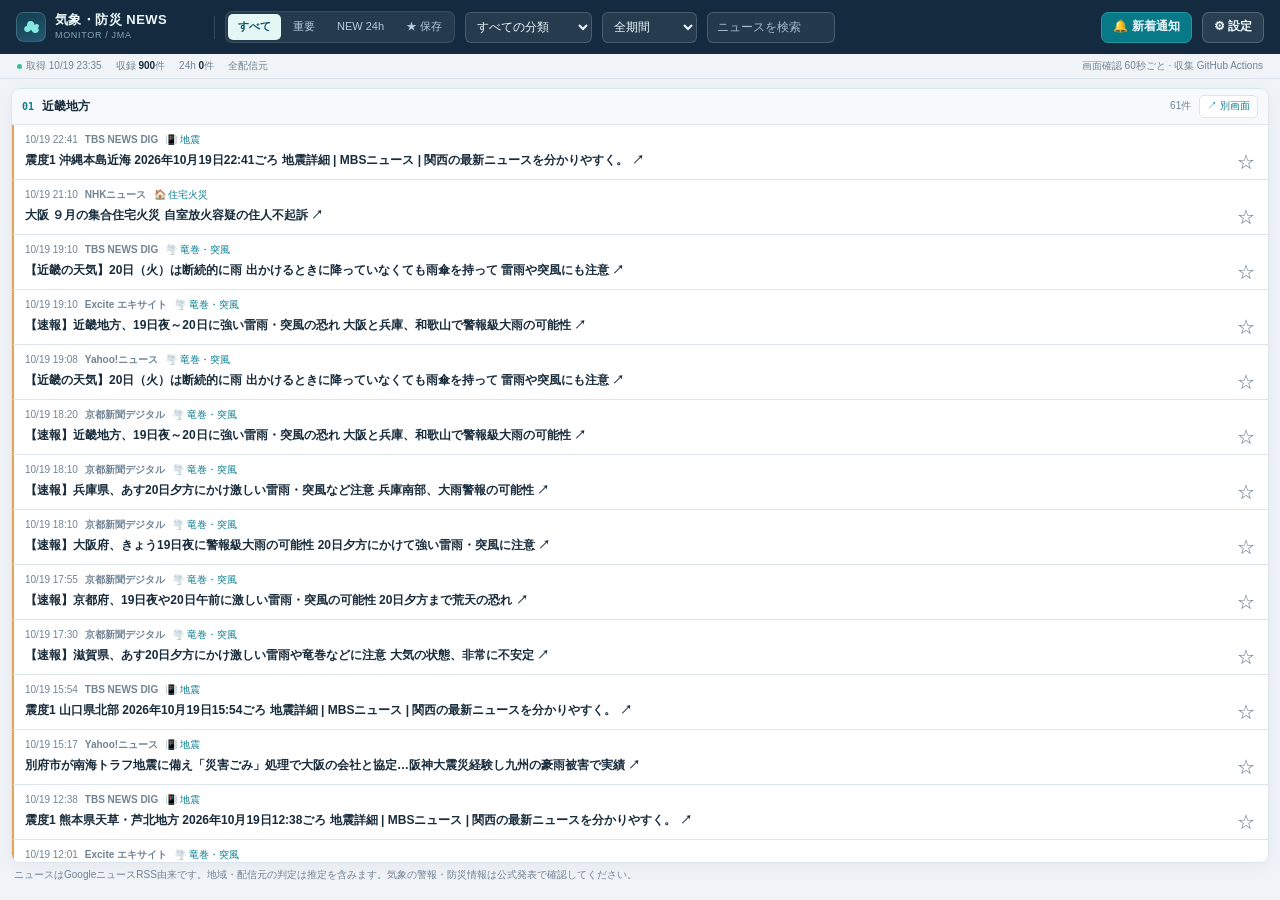
==== commit da6364dd: "Add files via upload" ====
--- a/site/index.html
+++ b/site/index.html
@@ -1,38 +1,33 @@
 <!DOCTYPE html>
-<html lang="ja">
-<head>
+<html lang="ja" data-theme="system" data-density="compact"><head>
 <meta charset="utf-8"><meta name="viewport" content="width=device-width,initial-scale=1">
-<meta name="theme-color" content="#10364a">
-<link rel="icon" href="data:image/svg+xml,%3Csvg xmlns='http://www.w3.org/2000/svg' viewBox='0 0 64 64'%3E%3Ctext x='3' y='49' font-size='49'%3E%E2%9B%85%3C/text%3E%3C/svg%3E">
-<title>気象・防災ニュース監視 | JMA News Watcher</title>
-<style>
-:root{color-scheme:light;--ink:#193844;--sub:#6b838d;--blue:#123547;--accent:#007b80;--line:#dbe5e8;--bg:#f3f6f8;--white:#fff}
-*{box-sizing:border-box}html,body{margin:0;min-height:100%}body{font:13px/1.5 -apple-system,BlinkMacSystemFont,"Yu Gothic",Meiryo,sans-serif;color:var(--ink);background:var(--bg)}button,select,input{font:inherit}button{cursor:pointer}a{color:inherit}button:focus-visible,a:focus-visible,input:focus-visible,select:focus-visible{outline:3px solid #70ccd1;outline-offset:2px}
-.top{background:linear-gradient(120deg,#102d41,#10505c);color:#fff;padding:12px 22px;display:flex;align-items:center;justify-content:space-between;gap:15px;flex-wrap:wrap}.brand{display:flex;gap:10px;align-items:center}.logo{font-size:29px}.brand h1{margin:0;font-size:18px;line-height:1.35}.brand p{margin:2px 0 0;color:#bdd8dd;font-size:11px}.head-actions{display:flex;gap:7px;align-items:center;flex-wrap:wrap}.status{border:1px solid #ffffff44;color:#dff2f2;border-radius:8px;font-size:11px;padding:7px 9px}.headbtn{border:1px solid #ffffff55;color:#fff;background:#ffffff12;border-radius:8px;padding:7px 11px}.headbtn:hover{background:#ffffff25}
-.statline{display:flex;gap:24px;background:#e7eff1;border-bottom:1px solid #d4e3e7;padding:7px 23px;color:#587380;font-size:11px;flex-wrap:wrap}.statline b{color:#164757;font-size:15px;margin-right:5px}.shell{max-width:1900px;padding:12px 17px 40px;margin:auto}.toolbar,.panel,.notice{background:white;border:1px solid var(--line);border-radius:11px;box-shadow:0 4px 13px #25445008}.toolbar{padding:11px 13px}.toolbar-row{display:flex;gap:9px;align-items:center;flex-wrap:wrap}.toolbar label{color:#516c78;font-weight:700;display:flex;align-items:center;gap:7px;white-space:nowrap}.toolbar select,.toolbar input{border:1px solid #cedde2;border-radius:7px;padding:7px 9px;background:white;color:#2f515f;max-width:195px}.toolbar input[type=search]{width:min(270px,30vw);max-width:none}.toolbar .spacer{flex:1}.smallbtn{border:1px solid #cedde2;background:#fff;border-radius:7px;padding:7px 10px;color:#3b6270;white-space:nowrap}.smallbtn:hover{background:#f2f8f9}.smallbtn.action{background:#007c81;color:white;border-color:#007c81}.smallbtn.action:hover{background:#006d71}.smallbtn:disabled{opacity:.5}.toolbar-row+.toolbar-row{margin-top:8px}.viewbtn{border:1px solid #d8e4e7;border-radius:7px;padding:5px 11px;background:#f9fbfc;color:#59717b}.viewbtn.active{border-color:#88c8c6;background:#e8f7f3;color:#006e75;font-weight:800}
-.notice{padding:10px 14px;margin-top:10px;color:#75510f;background:#fffaf0;border-color:#f1ddad;font-size:12px}.statusmsg{font-size:11px;color:#789099;margin:8px 2px}.grid{display:grid;grid-template-columns:repeat(var(--cols,1),minmax(0,1fr));gap:11px;margin-top:11px}.area-panel{display:flex;flex-direction:column;height:var(--panel-h,calc(100vh - 245px));min-height:310px;min-width:0;overflow:hidden}.area-head{padding:9px 11px;border-bottom:1px solid var(--line);background:#fbfdfd;display:flex;align-items:center;gap:8px;flex-wrap:wrap}.area-head b{white-space:nowrap;font-size:12px;color:#005e69}.area-select{min-width:80px;max-width:205px;flex:1;border:1px solid #cedde2;padding:5px 7px;border-radius:6px;background:white;font-size:12px;color:#214d59}.area-count{font-size:11px;color:#6c838c;background:#eaf2f3;border-radius:30px;padding:3px 8px;white-space:nowrap}.popout{font-size:11px;color:#00777e;text-decoration:none;border:1px solid #cae1e0;background:white;padding:5px 8px;border-radius:6px;white-space:nowrap}.popout:hover{background:#e9f7f6}.area-body{overflow:auto;flex:1;min-height:0;padding:9px 9px 11px;background:#fafdfe}.news{background:white;border:1px solid #e0e8eb;border-left:3px solid #a3b9c1;border-radius:8px;padding:10px 11px;margin:0 0 7px;overflow-wrap:anywhere}.news.p3{border-left-color:#ce4c4c}.news.p2{border-left-color:#e0a146}.news.read{opacity:.65}.newstitle{font-size:13px;font-weight:750;line-height:1.46;color:#183c4d;text-decoration:none}.newstitle:hover{text-decoration:underline;color:#007d82}.newstags{display:flex;flex-wrap:wrap;gap:5px;margin-bottom:5px}.tag{font-size:10px;color:#497281;background:#eaf2f4;border-radius:4px;padding:1px 5px}.tag.urgent{color:#a42e29;background:#ffedec}.tag.justnew{color:#b73029;background:#ffefed}.tag.subject{background:#e8f5f2;color:#00767a}.meta{font-size:10px;color:#738b94;display:flex;gap:6px;flex-wrap:wrap;margin-top:6px}.newsactions{display:flex;gap:8px;justify-content:flex-end;margin-top:3px}.newsactions button{font-size:10px;border:0;background:none;color:#65808a;padding:3px 4px}.newsactions button:hover{text-decoration:underline}.empty{margin:8px;padding:25px 12px;text-align:center;color:#68818b;background:white;border:1px dashed #d1e0e4;border-radius:9px;font-size:12px}.footnote{margin:10px 3px 0;color:#748991;font-size:11px;line-height:1.8}
-.settings-dialog{width:min(580px,calc(100vw - 18px));max-height:90vh;overflow:auto;border:1px solid #cadbdc;border-radius:13px;padding:0;box-shadow:0 20px 70px #0016266b}.settings-dialog::backdrop{background:#081c28a6}.settings-body{padding:17px 20px 19px}.settings-top{display:flex;justify-content:space-between;align-items:center}.settings-top h2{margin:0;font-size:18px}.settings-top button{background:white;border:1px solid var(--line);border-radius:7px;font-size:20px;width:32px;height:32px}.settings-body h3{font-size:13px;margin:17px 0 7px;padding-bottom:6px;border-bottom:1px solid var(--line)}.settings-body label{display:block;font-size:12px;font-weight:750;color:#395965;margin:8px 0}.settings-body select,.settings-body input[type=datetime-local]{border:1px solid #cddfe0;background:white;padding:8px 9px;border-radius:8px;max-width:100%;color:#234a56}.setting-toggle{display:flex!important;align-items:center;gap:10px}.setting-toggle input{width:18px;height:18px;accent-color:var(--accent)}.help{font-size:11px;color:#728892;margin:5px 0 11px}.region-tools{display:flex;gap:8px}.region-tools select{flex:1;min-width:0}.region-chips{display:flex;gap:5px;flex-wrap:wrap;margin-top:7px}.region-chip{display:inline-flex;gap:7px;align-items:center;border:1px solid #c5e2df;background:#effaf7;color:#125f63;border-radius:30px;padding:3px 7px;font-size:12px}.region-chip button{background:transparent;color:#205c63;border:0;font-size:17px;line-height:1.2}.setting-footer{display:flex;justify-content:flex-start;gap:10px;flex-wrap:wrap;margin:13px 0 0}.setting-status{font-size:12px;color:#647d88}
-@media(max-width:1150px){.grid{grid-template-columns:repeat(min(var(--cols),2),minmax(0,1fr))}.toolbar .spacer{flex-basis:100%}.area-panel{height:430px}}
-@media(max-width:670px){.top{padding:11px 13px}.statline{padding:7px 13px;gap:12px}.shell{padding:9px}.grid{grid-template-columns:1fr}.area-panel{height:460px}.toolbar input[type=search]{width:100%}.toolbar label{flex-wrap:wrap}.toolbar-row{gap:6px}.brand h1{font-size:16px}}
-</style>
-</head>
-<body>
-<header class="top"><div class="brand"><div class="logo">🌦️</div><div><h1>気象・防災ニュース監視</h1><p>気象関連の報道を地域別に最大6画面で監視</p></div></div><div class="head-actions"><span id="status" class="status">データ待機中</span><button id="browserNotify" class="headbtn">🔔 ブラウザ通知</button><button id="settingsButton" class="headbtn">⚙ 設定・通知条件</button><button id="refresh" class="headbtn">↻ 更新</button></div></header>
-<div class="statline"><span><b id="statAll">0</b>保管記事</span><span><b id="statDay">0</b>過去24時間</span><span><b id="statNew">0</b>最新取得の新着</span><span><b id="statKinki">0</b>近畿関連記事</span></div>
-<div class="shell">
- <section class="toolbar" aria-label="ニュース表示設定">
-  <div class="toolbar-row"><label>表示画面数 <select id="panelCount" aria-label="同時表示するエリア数"><option value="1">1エリア</option><option value="2">2エリア</option><option value="3">3エリア</option><option value="4">4エリア</option><option value="5">5エリア</option><option value="6">6エリア</option></select></label><label>分類 <select id="category"><option value="all">すべての分類</option></select></label><label>期間 <select id="period"><option value="all">すべて</option><option value="12">過去12時間</option><option value="24">過去24時間</option><option value="72">過去3日</option><option value="168">過去7日</option></select></label><label>検索 <input id="search" type="search" placeholder="見出し・媒体・地域を検索"></label><span class="spacer"></span><button class="smallbtn" id="export">CSV出力</button><button class="smallbtn" id="markRead">表示分を既読</button></div>
-  <div class="toolbar-row" id="viewTabs"><button class="viewbtn active" data-view="all">全記事</button><button class="viewbtn" data-view="unread">未読</button><button class="viewbtn" data-view="important">重要</button><button class="viewbtn" data-view="new">新着</button><button class="viewbtn" data-view="saved">★ 保存済み</button><span class="spacer"></span><button class="smallbtn" id="resetFilters">検索条件クリア</button></div>
- </section>
- <div id="warnings" aria-live="polite"></div>
- <div class="grid" id="areaGrid" aria-label="地域別ニュース一覧"></div>
- <p class="footnote">各エリアの地域は個別に変更・保存できます。「↗ 別画面」は選んだ地域のニュースだけを表示します。記事見出しをクリックすると配信元へのリンクを別タブで開きます。表示データを1分ごとに確認しますが、GitHubでの収集は約5分ごと（実行遅延あり）。地域は見出しからの推定で、すべての出来事を網羅しません。公式の防災情報は気象庁・自治体の発表で確認してください。</p>
-</div>
-<dialog class="settings-dialog" id="settingsDialog" aria-labelledby="settingsHeading"><div class="settings-body"><div class="settings-top"><h2 id="settingsHeading">⚙ 設定・新着通知</h2><button type="button" id="closeSettings" aria-label="閉じる">×</button></div>
- <h3>通知ウィンドウ</h3><label class="setting-toggle"><input type="checkbox" id="popupEnabled">新着があれば別ウィンドウで知らせる</label><p class="help">通知専用画面は1分ごとに新着を確認。初回はボタンで開く必要があります。ブラウザの制約で最前面表示を保証することはできません。</p>
- <h3>通知対象地域（複数選択可）</h3><div class="region-tools"><span id="notifyRegionSelectHolder" style="flex:1;min-width:0"></span><button type="button" id="addNotifyRegion" class="smallbtn">＋ 地域を追加</button></div><div class="region-chips" id="notifyRegionChips"></div>
- <h3>通知対象の記事公開日時</h3><label for="notifySince">この日時以降の記事（日本時間・JST）</label><input id="notifySince" type="datetime-local" step="60"><p class="help">たとえば「2026/10/14 09:00」なら、その時刻以降に公開された記事だけが対象です。収集済みの対象記事も通知画面に一覧表示します。保管期間は通常7日間です。</p>
- <div class="setting-footer"><button type="button" class="smallbtn action" id="openAlertWindow">🔔 通知ウィンドウを開く</button><button type="button" class="smallbtn" id="closeDialog">設定を閉じる</button></div><p id="popupStatus" class="setting-status" role="status"></p>
- </div></dialog>
+<meta name="theme-color" content="#142b3f">
+<link rel="icon" href="data:image/svg+xml,%3Csvg xmlns='http://www.w3.org/2000/svg' viewBox='0 0 64 64'%3E%3Crect width='64' height='64' rx='15' fill='%23122a3f'/%3E%3Ctext x='10' y='47' font-size='39'%3E%E2%9B%85%3C/text%3E%3C/svg%3E">
+<title>気象・防災ニュース | JMA News Watcher</title>
+<link rel="stylesheet" href="./styles.css">
+</head><body>
+<header class="topbar">
+  <div class="brand" aria-label="気象・防災ニュース"><span class="brand-icon">☁</span><div><div class="brand-title">気象・防災 NEWS</div><div class="brand-note">MONITOR / JMA</div></div></div>
+  <span class="divider-v"></span>
+  <nav class="tabs" id="viewTabs" aria-label="記事の種類">
+    <button class="tab active" data-view="all" type="button">すべて</button><button class="tab" data-view="important" type="button">重要</button><button class="tab" data-view="new" type="button">NEW 24h</button><button class="tab" data-view="saved" type="button">★ 保存</button>
+  </nav>
+  <select class="top-select" id="category" aria-label="記事分類"><option value="all">すべての分類</option></select>
+  <select class="top-select period" id="period" aria-label="表示期間"><option value="all">全期間</option><option value="12">12時間</option><option value="24">24時間</option><option value="72">3日間</option><option value="168">7日間</option></select>
+  <input class="top-search" id="search" type="search" placeholder="ニュースを検索" aria-label="見出しと媒体を検索">
+  <span class="top-grow"></span>
+  <button id="openAlertWindow" class="topbtn notify" type="button" title="新着通知専用ウィンドウを開く">🔔 新着通知</button>
+  <button id="settingsButton" class="topbtn" type="button" title="画面・地域・配信元・通知の設定">⚙ 設定</button>
+</header>
+<div class="summary"><span><i class="live"></i><span id="status">収集状況を確認中</span></span><span>収録 <strong id="statAll">0</strong>件</span><span>24h <strong id="statDay">0</strong>件</span><span id="sourceStatus">全配信元</span><span class="right">画面確認 60秒ごと · 収集 GitHub Actions</span></div>
+<div id="warnings" role="status"></div>
+<main class="workspace"><div class="grid" id="areaGrid" aria-label="地域別ニュース一覧"></div><div class="footer-note">ニュースはGoogleニュースRSS由来です。地域・配信元の判定は推定を含みます。気象の警報・防災情報は公式発表で確認してください。</div></main>
+<dialog class="settings-dialog" id="settingsDialog" aria-labelledby="settingsHeading"><div class="settings-titlebar"><h2 id="settingsHeading">⚙ 表示・通知設定</h2><span class="spacer"></span><button class="iconbtn" id="closeSettings" type="button" aria-label="設定を閉じる">×</button></div>
+ <div class="settings-main">
+  <section><h3>01　表示エリア</h3><div class="row-fields"><label class="control-block">画面数 <select id="panelCountSetting"><option value="1">1エリア</option><option value="2">2エリア</option><option value="3">3エリア</option><option value="4">4エリア</option><option value="5">5エリア</option><option value="6">6エリア</option></select></label><span class="description">各エリアの地域はここから変更できます。初期地域は近畿地方。</span></div><div class="area-setting-list" id="areaSettings"></div></section>
+  <section><h3>02　デザイン</h3><div class="row-fields"><label class="control-block">配色 <select id="themeSetting"><option value="system">PCの設定に合わせる</option><option value="light">ライトモード</option><option value="dark">ダークモード</option></select></label><label class="control-block">ニュースの密度 <select id="densitySetting"><option value="compact">コンパクト</option><option value="comfortable">標準</option></select></label></div></section>
+  <section><h3>03　ニュース配信元</h3><div class="row-fields"><label class="control-block">表示する媒体 <select id="sourceMode"><option value="all">すべて</option><option value="major">主要メディアのみ</option><option value="selected">選択したメディアのみ</option></select></label></div><p class="description">GoogleニュースRSSに掲載された配信元名で絞ります。Yahoo!ニュース経由の記事でも、元の新聞社・放送局として表示される場合があります。指定しても記事の収集件数が増えるわけではありません。</p><div class="provider-list" id="providerList" hidden><div class="setting-tiles" id="providerChoices"></div></div><div class="source-links" id="sourceLinks" aria-label="主要ニュースサイトへのリンク"></div></section>
+  <section><h3>04　新着通知の条件</h3><label class="switchrow"><input type="checkbox" id="popupEnabled"> 通知ウィンドウで新着の監視を有効にする</label><p class="description">通知ウィンドウは画面上部の「🔔 新着通知」から開けます。開いている間、60秒ごとに新着を確認します。通知ウィンドウを最前面へ強制表示することはブラウザの制限により保証できません。</p><div class="region-tools"><span id="notifyRegionSelectHolder" style="flex:1;min-width:0"></span><button class="smallbtn" type="button" id="addNotifyRegion">＋ 地域を追加</button></div><div class="region-chips" id="notifyRegionChips"></div><div class="row-fields" style="margin-top:11px"><label class="control-block">記事の公開日時 <input type="datetime-local" id="notifySince" step="60"></label><span class="description">この日時以降（JST）</span></div><p class="description">通知の地域は表示エリアと独立です。配信元の絞り込みは一覧と通知ウィンドウに共通です。保管記事は原則7日分です。</p></section>
+ </div><div class="dialog-footer"><span class="savedhint">設定はこのブラウザに自動保存</span><button class="primary" id="closeDialog" type="button">完了</button></div></dialog>
 <script src="./regions.js"></script><script src="./common.js"></script><script src="./data.js"></script><script src="./app.js"></script>
 </body></html>
--- a/site/styles.css
+++ b/site/styles.css
@@ -0,0 +1,15 @@
+/* JMA News Watcher v4 — compact editorial workstation */
+:root{color-scheme:light;--bg:#f0f3f7;--surface:#fff;--surface2:#f7f9fc;--bar:#142b3f;--ink:#192c3c;--muted:#708393;--border:#dce5ed;--accent:#097e91;--accent-soft:#e4f5f7;--danger:#d4544e;--success:#3cbb9e;--shadow:0 4px 20px rgba(15,32,47,.05);--notice:#fff8e9}
+@media(prefers-color-scheme:dark){:root:not([data-theme=light]){color-scheme:dark;--bg:#0d1621;--surface:#162332;--surface2:#1b2c3b;--bar:#0b1520;--ink:#e9f1f7;--muted:#9caebd;--border:#2c4152;--accent:#67c9d5;--accent-soft:#1b3944;--danger:#ff918c;--success:#67d4b7;--shadow:0 4px 22px rgba(0,0,0,.12);--notice:#3c3024}}
+:root[data-theme=dark]{color-scheme:dark;--bg:#0d1621;--surface:#162332;--surface2:#1b2c3b;--bar:#0b1520;--ink:#e9f1f7;--muted:#9caebd;--border:#2c4152;--accent:#67c9d5;--accent-soft:#1b3944;--danger:#ff918c;--success:#67d4b7;--shadow:0 4px 22px rgba(0,0,0,.12);--notice:#3c3024}
+*{box-sizing:border-box}html,body{margin:0;min-height:100%}body{font:12px/1.45 -apple-system,BlinkMacSystemFont,'Yu Gothic',Meiryo,sans-serif;color:var(--ink);background:var(--bg)}button,select,input{font:inherit}button{cursor:pointer}select,input{color:var(--ink);background:var(--surface);border:1px solid var(--border);border-radius:6px}button:focus-visible,a:focus-visible,select:focus-visible,input:focus-visible{outline:2px solid var(--accent);outline-offset:2px}a{color:inherit}
+.topbar{min-height:54px;display:flex;gap:10px;align-items:center;background:var(--bar);color:#ecf8fb;padding:7px 16px;white-space:nowrap}.brand{display:flex;align-items:center;gap:9px;min-width:188px}.brand-icon{width:30px;height:30px;display:grid;place-items:center;font-size:17px;color:#84e8df;background:linear-gradient(160deg,#143e50,#235873);border:1px solid #ffffff26;border-radius:8px}.brand-title{font-size:13px;font-weight:800;letter-spacing:.035em;line-height:1.25}.brand-note{font-size:9px;color:#87a9bb;letter-spacing:.075em}.divider-v{width:1px;height:23px;background:#ffffff27;flex-shrink:0}.tabs{display:flex;gap:2px;background:#ffffff13;border:1px solid #ffffff18;border-radius:7px;padding:2px}.tab{border:0;background:transparent;color:#b7ccda;padding:5px 10px;border-radius:5px;white-space:nowrap;font-size:11px}.tab.active{background:#e4f7f5;color:#0a5264;font-weight:800}.tab:hover:not(.active){color:white;background:#ffffff1c}.top-select{min-width:125px;max-width:165px;height:31px;background:#ffffff14;border-color:#ffffff2a;color:#ecf8fb;padding:0 7px}.top-select option{color:#17293a;background:#fff}.top-select.period{min-width:95px;max-width:103px}.top-search{height:31px;width:clamp(100px,10vw,195px);min-width:82px;color:white;border-color:#ffffff2b;background:#ffffff12;padding:0 9px;outline-offset:2px}.top-search::placeholder{color:#a4bbc9}.top-grow{flex:1;min-width:0}.topbtn{white-space:nowrap;height:31px;display:inline-flex;align-items:center;justify-content:center;gap:5px;padding:0 11px;background:#ffffff17;color:#effaff;border:1px solid #ffffff32;border-radius:7px;font-weight:700}.topbtn:hover{background:#ffffff28}.topbtn.notify{background:#087a87;border-color:#2498a2}.topbtn.notify:hover{background:#08919c}.topbtn.notify.on::before{content:'';width:6px;height:6px;border-radius:100%;background:#9df1c6}
+.summary{padding:4px 17px;min-height:25px;display:flex;align-items:center;gap:14px;color:var(--muted);border-bottom:1px solid var(--border);font-size:10px}.summary strong{font-weight:800;color:var(--ink)}.live{width:5px;height:5px;border-radius:50%;background:var(--success);display:inline-block;margin-right:4px;vertical-align:middle}.summary .right{margin-left:auto}.warning{margin:7px 12px 0;padding:7px 10px;background:var(--notice);color:var(--ink);border:1px solid var(--border);border-radius:7px;font-size:11px}.workspace{padding:9px 11px 11px}.grid{display:grid;grid-template-columns:repeat(var(--cols,1),minmax(0,1fr));gap:9px}.area-panel{height:var(--panel-h,calc(100dvh - 123px));min-width:0;min-height:230px;display:flex;flex-direction:column;background:var(--surface);border:1px solid var(--border);border-radius:9px;overflow:hidden;box-shadow:var(--shadow)}.area-head{display:flex;align-items:center;gap:8px;min-height:36px;padding:0 10px;background:var(--surface2);border-bottom:1px solid var(--border)}.area-index{font:800 10px/1.2 ui-monospace,'Consolas',monospace;color:var(--accent)}.area-name{font-size:12px;font-weight:800;overflow:hidden;text-overflow:ellipsis;white-space:nowrap}.area-count{margin-left:auto;font-size:10px;color:var(--muted)}.popout{text-decoration:none;color:var(--accent);border:1px solid var(--border);background:var(--surface);padding:3px 7px;border-radius:5px;font-size:10px;white-space:nowrap}.popout:hover{background:var(--accent-soft)}.area-body{flex:1;min-height:0;overflow-y:auto;overscroll-behavior:contain;background:var(--surface)}.area-body::-webkit-scrollbar{width:9px}.area-body::-webkit-scrollbar-thumb{background:var(--border);border-radius:8px;border:2px solid var(--surface)}
+.story{position:relative;padding:7px 10px 7px 11px;border-bottom:1px solid var(--border);border-left:2px solid transparent;min-width:0}.story:last-child{border-bottom:0}.story:hover{background:var(--surface2)}.story.priority3{border-left-color:var(--danger)}.story.priority2{border-left-color:#e5a454}.story-meta{display:flex;gap:7px;align-items:center;min-width:0;height:17px;color:var(--muted);font-size:10px}.story-date{flex-shrink:0;font-variant-numeric:tabular-nums}.story-source{white-space:nowrap;overflow:hidden;text-overflow:ellipsis;min-width:25px;max-width:35%;font-weight:600}.story-category{white-space:nowrap;overflow:hidden;text-overflow:ellipsis;max-width:35%;color:var(--accent)}.flag{border-radius:3px;padding:1px 4px;font-size:9px;font-weight:900;line-height:1.35;flex-shrink:0}.flag-new{background:#fae8e7;color:#a63a3a}.flag-urgent{background:#fff0e2;color:#ae6333}.story-main{display:flex;align-items:flex-start;gap:7px;margin-top:3px}.story-title{flex:1;min-width:0;text-decoration:none;font-weight:650;font-size:12px;line-height:1.45;overflow-wrap:anywhere;display:-webkit-box;-webkit-line-clamp:2;-webkit-box-orient:vertical;overflow:hidden}.story-title:hover{color:var(--accent);text-decoration:underline}.bookmark{padding:1px 3px;border:0;background:transparent;color:var(--muted);font-size:18px;line-height:1;flex-shrink:0}.bookmark.saved{color:#daa449}.empty{font-size:12px;padding:28px 18px;text-align:center;color:var(--muted)}.empty small{display:block;font-size:10px;margin-top:6px}.footer-note{font-size:10px;color:var(--muted);padding:5px 3px}
+.settings-dialog{border:1px solid var(--border);background:var(--surface);color:var(--ink);border-radius:14px;width:min(685px,calc(100vw - 20px));max-height:90dvh;padding:0;box-shadow:0 20px 80px #0006}.settings-dialog::backdrop{background:#08121dcc}.settings-titlebar{display:flex;align-items:center;gap:9px;padding:13px 18px;background:var(--surface2);border-bottom:1px solid var(--border);position:sticky;top:0;z-index:1}.settings-titlebar h2{font-size:15px;margin:0}.settings-titlebar .spacer{flex:1}.iconbtn{font-size:17px;line-height:1;border:1px solid var(--border);color:var(--muted);background:var(--surface);border-radius:6px;width:30px;height:30px}.settings-main{padding:2px 19px 17px}.settings-main section{border-bottom:1px solid var(--border);padding:10px 0 12px}.settings-main section:last-child{border-bottom:0}.settings-main h3{margin:2px 0 10px;font-size:12px;letter-spacing:.04em}.section-head{display:flex;align-items:center;justify-content:space-between;gap:12px}.row-fields{display:flex;gap:12px;align-items:center;flex-wrap:wrap}.control-block{display:flex;gap:7px;align-items:center;font-size:11px;font-weight:700;color:var(--ink)}.control-block select,.control-block input{height:32px;padding:4px 8px}.control-block input[type=datetime-local]{max-width:215px}.area-setting-list{display:grid;grid-template-columns:repeat(3,minmax(0,1fr));gap:8px;margin-top:10px}.area-setting{display:flex;gap:6px;align-items:center;min-width:0;font-size:11px;color:var(--muted)}.area-setting label{white-space:nowrap}.area-setting select{min-width:0;flex:1;height:30px;padding:3px 5px}.description{font-size:10px;color:var(--muted);line-height:1.6;margin:6px 0}.setting-tiles{display:flex;gap:7px;flex-wrap:wrap}.provider-option{display:flex;align-items:center;gap:6px;background:var(--surface2);border:1px solid var(--border);border-radius:6px;padding:5px 8px;font-size:11px;min-height:30px;cursor:pointer}.provider-option input{accent-color:var(--accent)}.provider-option:has(input:checked){border-color:var(--accent);background:var(--accent-soft)}.provider-list{max-height:135px;overflow:auto;border:1px solid var(--border);border-radius:7px;padding:8px;margin-top:8px}.source-links{display:flex;gap:7px;flex-wrap:wrap;margin-top:9px}.source-links a{display:inline-flex;gap:3px;align-items:center;padding:5px 9px;font-size:11px;border:1px solid var(--border);text-decoration:none;border-radius:6px;color:var(--accent)}.source-links a:hover{background:var(--accent-soft)}.switchrow{display:flex;align-items:center;gap:7px;font-size:11px;font-weight:700}.switchrow input{accent-color:var(--accent);width:15px;height:15px}.region-tools{display:flex;gap:8px;align-items:center}.region-tools select{min-width:0;flex:1;height:30px}.smallbtn{height:30px;border:1px solid var(--border);border-radius:6px;color:var(--ink);background:var(--surface2);padding:0 10px;white-space:nowrap}.smallbtn:hover{background:var(--accent-soft)}.region-chips{display:flex;gap:5px;flex-wrap:wrap;margin-top:7px}.region-chip{display:flex;gap:4px;align-items:center;font-size:11px;padding:3px 6px 3px 9px;border:1px solid var(--border);border-radius:30px;color:var(--accent);background:var(--accent-soft)}.region-chip button{border:0;background:none;color:var(--muted);font-size:15px;line-height:1;cursor:pointer}.dialog-footer{display:flex;align-items:center;gap:10px;justify-content:flex-end;padding:10px 18px;border-top:1px solid var(--border);background:var(--surface2);position:sticky;bottom:0}.dialog-footer .savedhint{margin-right:auto;color:var(--muted);font-size:10px}.primary{background:var(--accent);color:var(--bar);border:0;border-radius:6px;padding:7px 17px;font-weight:800}
+.alert-body{background:var(--bg)}.alert-head{background:var(--bar);color:white;padding:12px 16px;display:flex;justify-content:space-between;align-items:center;gap:10px}.alert-head h1{font-size:14px;margin:0}.alert-head p{font-size:10px;color:#a8c5d3;margin:2px 0 0}.alert-head a{font-size:11px;color:#a9eff0;text-decoration:none}.alert-overview{display:flex;align-items:center;gap:9px;padding:8px 14px;background:var(--surface);border-bottom:1px solid var(--border)}.alert-count{font-size:19px;font-weight:800;color:var(--accent)}.alert-pill{font-size:10px;border-radius:12px;background:var(--accent-soft);color:var(--accent);padding:3px 8px}.alert-pill.off{color:var(--danger)}.alert-last{color:var(--muted);font-size:10px}.alert-scope{padding:9px 14px;color:var(--muted);font-size:11px;border-bottom:1px solid var(--border)}.alert-actions{display:flex;gap:9px;align-items:center;justify-content:space-between;padding:9px 14px}.alert-list{padding:0 10px 20px}.alert-story{background:var(--surface);border:1px solid var(--border);border-left:3px solid var(--accent);border-radius:6px;padding:9px 11px;margin-bottom:6px}.alert-story.fresh{border-left-color:var(--danger)}.alert-story a{font-size:12px;font-weight:700;text-decoration:none}.alert-story a:hover{text-decoration:underline}.alert-meta{font-size:10px;color:var(--muted);margin-top:4px}.pulse{animation:pulse .6s 6 alternate}@keyframes pulse{to{color:var(--danger)}}
+:root[data-density=comfortable] .story{padding:11px 12px 12px 13px}:root[data-density=comfortable] .story-title{font-size:13px}:root[data-density=comfortable] .story-meta{font-size:11px;height:19px}
+@media(min-width:980px){.topbar{flex-wrap:nowrap}}
+@media(max-width:1100px){.topbar{gap:6px;padding:6px 9px}.brand{min-width:150px}.brand-note{display:none}.divider-v{display:none}.tab{padding:5px 6px}.top-select{min-width:95px;max-width:130px}.top-search{width:105px}.topbtn{padding:0 7px}.area-setting-list{grid-template-columns:repeat(2,minmax(0,1fr))}}
+@media(max-width:780px){.topbar{flex-wrap:wrap;padding:8px 10px}.brand{min-width:0}.top-grow{display:none}.top-search{flex:1;min-width:120px}.grid{grid-template-columns:repeat(min(var(--cols),2),minmax(0,1fr))}.area-panel{height:440px!important}.settings-main{padding:2px 12px 12px}.area-setting-list{grid-template-columns:repeat(2,minmax(0,1fr))}}
+@media(max-width:520px){.grid{grid-template-columns:1fr}.brand-title{font-size:12px}.tabs{order:4;width:100%;justify-content:space-between}.top-select{max-width:150px;flex:1}.summary{gap:8px;padding:4px 9px;flex-wrap:wrap}.summary .right{display:none}.workspace{padding:7px}.area-setting-list{grid-template-columns:1fr}}
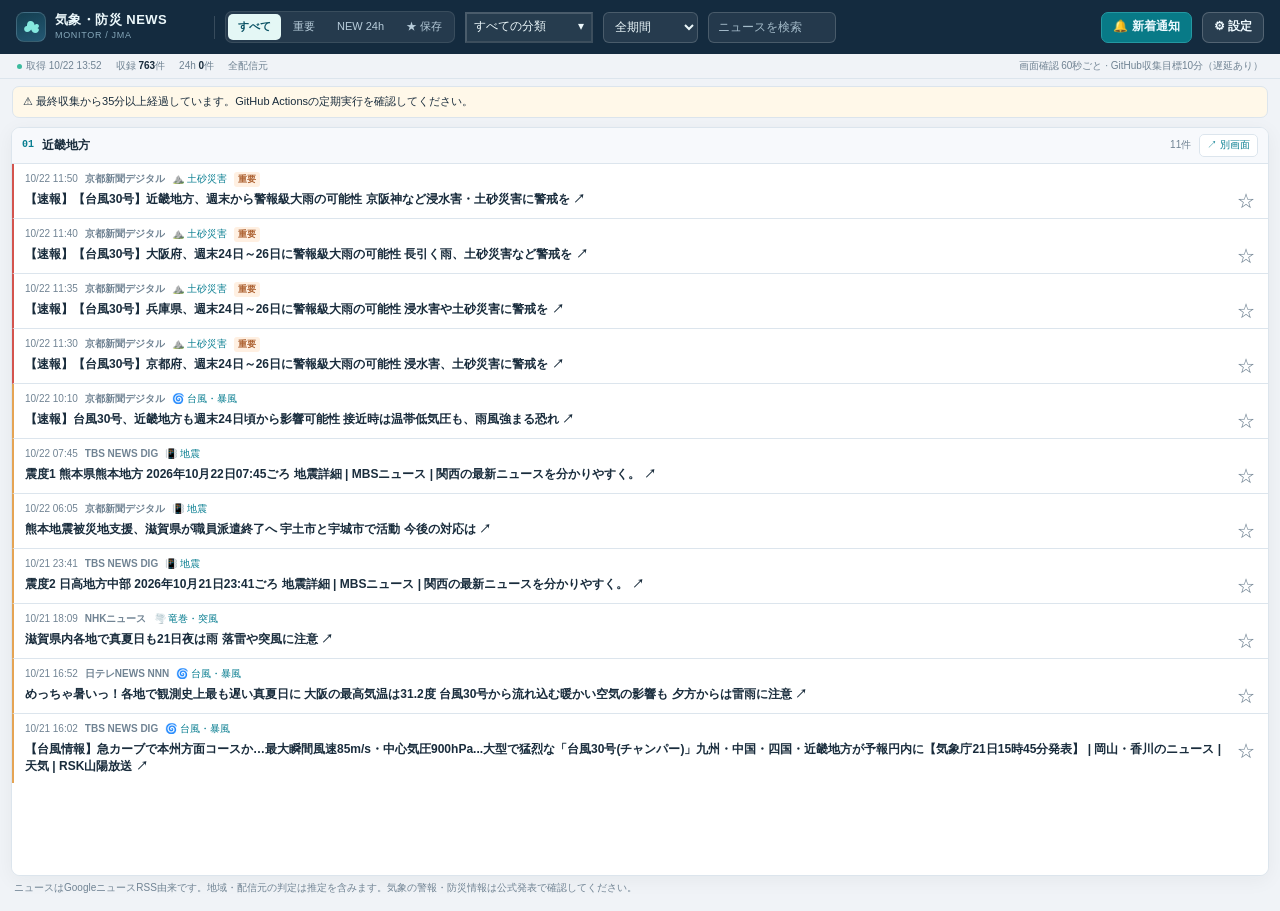
==== commit 92f1b1f6: "Add files via upload" ====
--- a/site/index.html
+++ b/site/index.html
@@ -12,22 +12,22 @@
   <nav class="tabs" id="viewTabs" aria-label="記事の種類">
     <button class="tab active" data-view="all" type="button">すべて</button><button class="tab" data-view="important" type="button">重要</button><button class="tab" data-view="new" type="button">NEW 24h</button><button class="tab" data-view="saved" type="button">★ 保存</button>
   </nav>
-  <select class="top-select" id="category" aria-label="記事分類"><option value="all">すべての分類</option></select>
+  <div class="category-control"><button class="top-select category-trigger" id="categoryButton" type="button" aria-expanded="false" aria-controls="categoryMenu" aria-haspopup="true">すべての分類 <span aria-hidden="true">▾</span></button><div class="category-menu" id="categoryMenu" role="group" aria-label="記事分類を選択" hidden></div></div>
   <select class="top-select period" id="period" aria-label="表示期間"><option value="all">全期間</option><option value="12">12時間</option><option value="24">24時間</option><option value="72">3日間</option><option value="168">7日間</option></select>
   <input class="top-search" id="search" type="search" placeholder="ニュースを検索" aria-label="見出しと媒体を検索">
   <span class="top-grow"></span>
   <button id="openAlertWindow" class="topbtn notify" type="button" title="新着通知専用ウィンドウを開く">🔔 新着通知</button>
   <button id="settingsButton" class="topbtn" type="button" title="画面・地域・配信元・通知の設定">⚙ 設定</button>
 </header>
-<div class="summary"><span><i class="live"></i><span id="status">収集状況を確認中</span></span><span>収録 <strong id="statAll">0</strong>件</span><span>24h <strong id="statDay">0</strong>件</span><span id="sourceStatus">全配信元</span><span class="right">画面確認 60秒ごと · 収集 GitHub Actions</span></div>
+<div class="summary"><span><i class="live"></i><span id="status">収集状況を確認中</span></span><span>収録 <strong id="statAll">0</strong>件</span><span>24h <strong id="statDay">0</strong>件</span><span id="sourceStatus">全配信元</span><span class="right">画面確認 60秒ごと · GitHub収集目標10分（遅延あり）</span></div>
 <div id="warnings" role="status"></div>
 <main class="workspace"><div class="grid" id="areaGrid" aria-label="地域別ニュース一覧"></div><div class="footer-note">ニュースはGoogleニュースRSS由来です。地域・配信元の判定は推定を含みます。気象の警報・防災情報は公式発表で確認してください。</div></main>
 <dialog class="settings-dialog" id="settingsDialog" aria-labelledby="settingsHeading"><div class="settings-titlebar"><h2 id="settingsHeading">⚙ 表示・通知設定</h2><span class="spacer"></span><button class="iconbtn" id="closeSettings" type="button" aria-label="設定を閉じる">×</button></div>
  <div class="settings-main">
-  <section><h3>01　表示エリア</h3><div class="row-fields"><label class="control-block">画面数 <select id="panelCountSetting"><option value="1">1エリア</option><option value="2">2エリア</option><option value="3">3エリア</option><option value="4">4エリア</option><option value="5">5エリア</option><option value="6">6エリア</option></select></label><span class="description">各エリアの地域はここから変更できます。初期地域は近畿地方。</span></div><div class="area-setting-list" id="areaSettings"></div></section>
-  <section><h3>02　デザイン</h3><div class="row-fields"><label class="control-block">配色 <select id="themeSetting"><option value="system">PCの設定に合わせる</option><option value="light">ライトモード</option><option value="dark">ダークモード</option></select></label><label class="control-block">ニュースの密度 <select id="densitySetting"><option value="compact">コンパクト</option><option value="comfortable">標準</option></select></label></div></section>
-  <section><h3>03　ニュース配信元</h3><div class="row-fields"><label class="control-block">表示する媒体 <select id="sourceMode"><option value="all">すべて</option><option value="major">主要メディアのみ</option><option value="selected">選択したメディアのみ</option></select></label></div><p class="description">GoogleニュースRSSに掲載された配信元名で絞ります。Yahoo!ニュース経由の記事でも、元の新聞社・放送局として表示される場合があります。指定しても記事の収集件数が増えるわけではありません。</p><div class="provider-list" id="providerList" hidden><div class="setting-tiles" id="providerChoices"></div></div><div class="source-links" id="sourceLinks" aria-label="主要ニュースサイトへのリンク"></div></section>
-  <section><h3>04　新着通知の条件</h3><label class="switchrow"><input type="checkbox" id="popupEnabled"> 通知ウィンドウで新着の監視を有効にする</label><p class="description">通知ウィンドウは画面上部の「🔔 新着通知」から開けます。開いている間、60秒ごとに新着を確認します。通知ウィンドウを最前面へ強制表示することはブラウザの制限により保証できません。</p><div class="region-tools"><span id="notifyRegionSelectHolder" style="flex:1;min-width:0"></span><button class="smallbtn" type="button" id="addNotifyRegion">＋ 地域を追加</button></div><div class="region-chips" id="notifyRegionChips"></div><div class="row-fields" style="margin-top:11px"><label class="control-block">記事の公開日時 <input type="datetime-local" id="notifySince" step="60"></label><span class="description">この日時以降（JST）</span></div><p class="description">通知の地域は表示エリアと独立です。配信元の絞り込みは一覧と通知ウィンドウに共通です。保管記事は原則7日分です。</p></section>
+  <section><h3>01　表示エリア</h3><div class="row-fields"><label class="control-block">画面数 <select id="panelCountSetting"><option value="1">1エリア</option><option value="2">2エリア</option><option value="3">3エリア</option><option value="4">4エリア</option><option value="5">5エリア</option><option value="6">6エリア</option><option value="7">7エリア</option><option value="8">8エリア</option></select></label><span class="description">各エリアの地域はここから変更できます。初期地域は近畿地方。</span></div><div class="area-setting-list" id="areaSettings"></div></section>
+  <section><h3>02　重要の判定</h3><p class="description">「重要」は記事本文のAI判定ではなく、見出しと記事分類からの機械的な判定です。津波・土砂災害・河川・浸水の記事、または死亡・行方不明・避難指示・特別警報・震度6/7・氾濫発生・住宅全焼・大規模などの語を含む記事が対象になります。実際の状況を保証するものではありません。</p></section><section><h3>03　デザイン</h3><div class="row-fields"><label class="control-block">配色 <select id="themeSetting"><option value="system">PCの設定に合わせる</option><option value="light">ライトモード</option><option value="dark">ダークモード</option></select></label><label class="control-block">ニュースの密度 <select id="densitySetting"><option value="compact">コンパクト</option><option value="comfortable">標準</option></select></label></div></section>
+  <section><h3>04　ニュース配信元</h3><div class="row-fields"><label class="control-block">表示する媒体 <select id="sourceMode"><option value="all">すべて</option><option value="major">主要メディアのみ</option><option value="selected">選択したメディアのみ</option></select></label></div><p class="description">GoogleニュースRSSに掲載された配信元名で絞ります。Yahoo!ニュース経由の記事でも、元の新聞社・放送局として表示される場合があります。指定しても記事の収集件数が増えるわけではありません。</p><div class="provider-list" id="providerList" hidden><div class="setting-tiles" id="providerChoices"></div></div><div class="source-links" id="sourceLinks" aria-label="主要ニュースサイトへのリンク"></div></section>
+  <section><h3>05　新着通知の条件</h3><label class="switchrow"><input type="checkbox" id="popupEnabled"> 通知ウィンドウで新着の監視を有効にする</label><p class="description">通知ウィンドウは画面上部の「🔔 新着通知」から開けます。開いている間、60秒ごとに新着を確認します。通知ウィンドウを最前面へ強制表示することはブラウザの制限により保証できません。</p><div class="region-tools"><span id="notifyRegionSelectHolder" style="flex:1;min-width:0"></span><button class="smallbtn" type="button" id="addNotifyRegion">＋ 地域を追加</button></div><div class="region-chips" id="notifyRegionChips"></div><div class="row-fields" style="margin-top:11px"><label class="control-block">記事の公開日時 <input type="datetime-local" id="notifySince" step="60"></label><span class="description">この日時以降（JST）</span></div><p class="description">通知の地域は表示エリアと独立です。配信元の絞り込みは一覧と通知ウィンドウに共通です。保管記事は原則7日分です。</p></section>
  </div><div class="dialog-footer"><span class="savedhint">設定はこのブラウザに自動保存</span><button class="primary" id="closeDialog" type="button">完了</button></div></dialog>
 <script src="./regions.js"></script><script src="./common.js"></script><script src="./data.js"></script><script src="./app.js"></script>
 </body></html>
--- a/site/styles.css
+++ b/site/styles.css
@@ -13,3 +13,15 @@
 @media(max-width:1100px){.topbar{gap:6px;padding:6px 9px}.brand{min-width:150px}.brand-note{display:none}.divider-v{display:none}.tab{padding:5px 6px}.top-select{min-width:95px;max-width:130px}.top-search{width:105px}.topbtn{padding:0 7px}.area-setting-list{grid-template-columns:repeat(2,minmax(0,1fr))}}
 @media(max-width:780px){.topbar{flex-wrap:wrap;padding:8px 10px}.brand{min-width:0}.top-grow{display:none}.top-search{flex:1;min-width:120px}.grid{grid-template-columns:repeat(min(var(--cols),2),minmax(0,1fr))}.area-panel{height:440px!important}.settings-main{padding:2px 12px 12px}.area-setting-list{grid-template-columns:repeat(2,minmax(0,1fr))}}
 @media(max-width:520px){.grid{grid-template-columns:1fr}.brand-title{font-size:12px}.tabs{order:4;width:100%;justify-content:space-between}.top-select{max-width:150px;flex:1}.summary{gap:8px;padding:4px 9px;flex-wrap:wrap}.summary .right{display:none}.workspace{padding:7px}.area-setting-list{grid-template-columns:1fr}}
+
+/* v5: category overlay and responsive 1–8 monitoring panels */
+.category-control{flex:0 0 auto;position:relative}
+.category-trigger{display:flex;justify-content:space-between;align-items:center;gap:12px;cursor:pointer;max-width:182px;min-width:128px;text-align:left;white-space:nowrap;overflow:hidden;text-overflow:ellipsis}
+.category-trigger span{margin-left:auto}
+.category-menu{position:fixed;z-index:1100;display:grid;grid-template-columns:repeat(var(--menu-cols,4),minmax(0,1fr));gap:3px;padding:9px;background:var(--surface);color:var(--ink);border:1px solid var(--border);border-radius:10px;box-shadow:0 12px 45px #0006;white-space:normal}
+.category-menu[hidden]{display:none!important}
+.category-option{border:1px solid transparent;border-radius:6px;padding:7px 6px;text-align:left;font-size:11px;line-height:1.4;background:var(--surface2);color:var(--ink);min-height:31px;white-space:nowrap;overflow:hidden;text-overflow:ellipsis}
+.category-option:hover{background:var(--accent-soft);border-color:var(--border)}
+.category-option.active{color:var(--accent);background:var(--accent-soft);border-color:var(--accent);font-weight:800}
+@media(max-width:780px){.area-panel{height:var(--panel-h,370px)!important}.category-trigger{min-width:110px;max-width:150px}}
+@media(max-width:520px){.category-menu{gap:2px;padding:6px}.category-option{font-size:10px;padding:5px 4px;min-height:27px}.area-panel{height:var(--panel-h,320px)!important}}
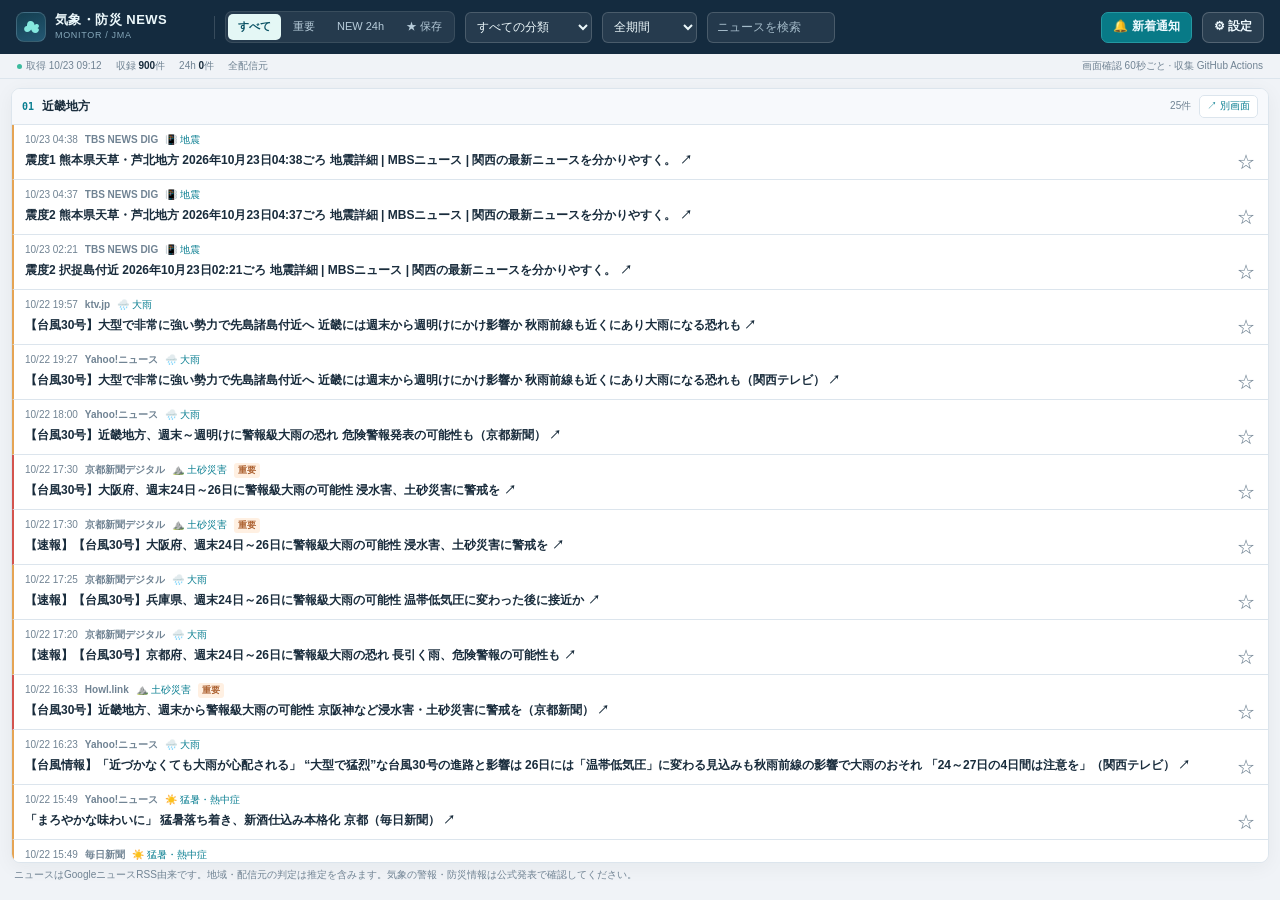
==== commit 0d50a368: "Add files via upload" ====
--- a/site/index.html
+++ b/site/index.html
@@ -12,22 +12,22 @@
   <nav class="tabs" id="viewTabs" aria-label="記事の種類">
     <button class="tab active" data-view="all" type="button">すべて</button><button class="tab" data-view="important" type="button">重要</button><button class="tab" data-view="new" type="button">NEW 24h</button><button class="tab" data-view="saved" type="button">★ 保存</button>
   </nav>
-  <div class="category-control"><button class="top-select category-trigger" id="categoryButton" type="button" aria-expanded="false" aria-controls="categoryMenu" aria-haspopup="true">すべての分類 <span aria-hidden="true">▾</span></button><div class="category-menu" id="categoryMenu" role="group" aria-label="記事分類を選択" hidden></div></div>
+  <select class="top-select" id="category" aria-label="記事分類"><option value="all">すべての分類</option></select>
   <select class="top-select period" id="period" aria-label="表示期間"><option value="all">全期間</option><option value="12">12時間</option><option value="24">24時間</option><option value="72">3日間</option><option value="168">7日間</option></select>
   <input class="top-search" id="search" type="search" placeholder="ニュースを検索" aria-label="見出しと媒体を検索">
   <span class="top-grow"></span>
   <button id="openAlertWindow" class="topbtn notify" type="button" title="新着通知専用ウィンドウを開く">🔔 新着通知</button>
   <button id="settingsButton" class="topbtn" type="button" title="画面・地域・配信元・通知の設定">⚙ 設定</button>
 </header>
-<div class="summary"><span><i class="live"></i><span id="status">収集状況を確認中</span></span><span>収録 <strong id="statAll">0</strong>件</span><span>24h <strong id="statDay">0</strong>件</span><span id="sourceStatus">全配信元</span><span class="right">画面確認 60秒ごと · GitHub収集目標10分（遅延あり）</span></div>
+<div class="summary"><span><i class="live"></i><span id="status">収集状況を確認中</span></span><span>収録 <strong id="statAll">0</strong>件</span><span>24h <strong id="statDay">0</strong>件</span><span id="sourceStatus">全配信元</span><span class="right">画面確認 60秒ごと · 収集 GitHub Actions</span></div>
 <div id="warnings" role="status"></div>
 <main class="workspace"><div class="grid" id="areaGrid" aria-label="地域別ニュース一覧"></div><div class="footer-note">ニュースはGoogleニュースRSS由来です。地域・配信元の判定は推定を含みます。気象の警報・防災情報は公式発表で確認してください。</div></main>
 <dialog class="settings-dialog" id="settingsDialog" aria-labelledby="settingsHeading"><div class="settings-titlebar"><h2 id="settingsHeading">⚙ 表示・通知設定</h2><span class="spacer"></span><button class="iconbtn" id="closeSettings" type="button" aria-label="設定を閉じる">×</button></div>
  <div class="settings-main">
-  <section><h3>01　表示エリア</h3><div class="row-fields"><label class="control-block">画面数 <select id="panelCountSetting"><option value="1">1エリア</option><option value="2">2エリア</option><option value="3">3エリア</option><option value="4">4エリア</option><option value="5">5エリア</option><option value="6">6エリア</option><option value="7">7エリア</option><option value="8">8エリア</option></select></label><span class="description">各エリアの地域はここから変更できます。初期地域は近畿地方。</span></div><div class="area-setting-list" id="areaSettings"></div></section>
-  <section><h3>02　重要の判定</h3><p class="description">「重要」は記事本文のAI判定ではなく、見出しと記事分類からの機械的な判定です。津波・土砂災害・河川・浸水の記事、または死亡・行方不明・避難指示・特別警報・震度6/7・氾濫発生・住宅全焼・大規模などの語を含む記事が対象になります。実際の状況を保証するものではありません。</p></section><section><h3>03　デザイン</h3><div class="row-fields"><label class="control-block">配色 <select id="themeSetting"><option value="system">PCの設定に合わせる</option><option value="light">ライトモード</option><option value="dark">ダークモード</option></select></label><label class="control-block">ニュースの密度 <select id="densitySetting"><option value="compact">コンパクト</option><option value="comfortable">標準</option></select></label></div></section>
-  <section><h3>04　ニュース配信元</h3><div class="row-fields"><label class="control-block">表示する媒体 <select id="sourceMode"><option value="all">すべて</option><option value="major">主要メディアのみ</option><option value="selected">選択したメディアのみ</option></select></label></div><p class="description">GoogleニュースRSSに掲載された配信元名で絞ります。Yahoo!ニュース経由の記事でも、元の新聞社・放送局として表示される場合があります。指定しても記事の収集件数が増えるわけではありません。</p><div class="provider-list" id="providerList" hidden><div class="setting-tiles" id="providerChoices"></div></div><div class="source-links" id="sourceLinks" aria-label="主要ニュースサイトへのリンク"></div></section>
-  <section><h3>05　新着通知の条件</h3><label class="switchrow"><input type="checkbox" id="popupEnabled"> 通知ウィンドウで新着の監視を有効にする</label><p class="description">通知ウィンドウは画面上部の「🔔 新着通知」から開けます。開いている間、60秒ごとに新着を確認します。通知ウィンドウを最前面へ強制表示することはブラウザの制限により保証できません。</p><div class="region-tools"><span id="notifyRegionSelectHolder" style="flex:1;min-width:0"></span><button class="smallbtn" type="button" id="addNotifyRegion">＋ 地域を追加</button></div><div class="region-chips" id="notifyRegionChips"></div><div class="row-fields" style="margin-top:11px"><label class="control-block">記事の公開日時 <input type="datetime-local" id="notifySince" step="60"></label><span class="description">この日時以降（JST）</span></div><p class="description">通知の地域は表示エリアと独立です。配信元の絞り込みは一覧と通知ウィンドウに共通です。保管記事は原則7日分です。</p></section>
+  <section><h3>01　表示エリア</h3><div class="row-fields"><label class="control-block">画面数 <select id="panelCountSetting"><option value="1">1エリア</option><option value="2">2エリア</option><option value="3">3エリア</option><option value="4">4エリア</option><option value="5">5エリア</option><option value="6">6エリア</option></select></label><span class="description">各エリアの地域はここから変更できます。初期地域は近畿地方。</span></div><div class="area-setting-list" id="areaSettings"></div></section>
+  <section><h3>02　デザイン</h3><div class="row-fields"><label class="control-block">配色 <select id="themeSetting"><option value="system">PCの設定に合わせる</option><option value="light">ライトモード</option><option value="dark">ダークモード</option></select></label><label class="control-block">ニュースの密度 <select id="densitySetting"><option value="compact">コンパクト</option><option value="comfortable">標準</option></select></label></div></section>
+  <section><h3>03　ニュース配信元</h3><div class="row-fields"><label class="control-block">表示する媒体 <select id="sourceMode"><option value="all">すべて</option><option value="major">主要メディアのみ</option><option value="selected">選択したメディアのみ</option></select></label></div><p class="description">GoogleニュースRSSに掲載された配信元名で絞ります。Yahoo!ニュース経由の記事でも、元の新聞社・放送局として表示される場合があります。指定しても記事の収集件数が増えるわけではありません。</p><div class="provider-list" id="providerList" hidden><div class="setting-tiles" id="providerChoices"></div></div><div class="source-links" id="sourceLinks" aria-label="主要ニュースサイトへのリンク"></div></section>
+  <section><h3>04　新着通知の条件</h3><label class="switchrow"><input type="checkbox" id="popupEnabled"> 通知ウィンドウで新着の監視を有効にする</label><p class="description">通知ウィンドウは画面上部の「🔔 新着通知」から開けます。開いている間、60秒ごとに新着を確認します。通知ウィンドウを最前面へ強制表示することはブラウザの制限により保証できません。</p><div class="region-tools"><span id="notifyRegionSelectHolder" style="flex:1;min-width:0"></span><button class="smallbtn" type="button" id="addNotifyRegion">＋ 地域を追加</button></div><div class="region-chips" id="notifyRegionChips"></div><div class="row-fields" style="margin-top:11px"><label class="control-block">記事の公開日時 <input type="datetime-local" id="notifySince" step="60"></label><span class="description">この日時以降（JST）</span></div><p class="description">通知の地域は表示エリアと独立です。配信元の絞り込みは一覧と通知ウィンドウに共通です。保管記事は原則7日分です。</p></section>
  </div><div class="dialog-footer"><span class="savedhint">設定はこのブラウザに自動保存</span><button class="primary" id="closeDialog" type="button">完了</button></div></dialog>
 <script src="./regions.js"></script><script src="./common.js"></script><script src="./data.js"></script><script src="./app.js"></script>
 </body></html>
--- a/site/styles.css
+++ b/site/styles.css
@@ -13,15 +13,3 @@
 @media(max-width:1100px){.topbar{gap:6px;padding:6px 9px}.brand{min-width:150px}.brand-note{display:none}.divider-v{display:none}.tab{padding:5px 6px}.top-select{min-width:95px;max-width:130px}.top-search{width:105px}.topbtn{padding:0 7px}.area-setting-list{grid-template-columns:repeat(2,minmax(0,1fr))}}
 @media(max-width:780px){.topbar{flex-wrap:wrap;padding:8px 10px}.brand{min-width:0}.top-grow{display:none}.top-search{flex:1;min-width:120px}.grid{grid-template-columns:repeat(min(var(--cols),2),minmax(0,1fr))}.area-panel{height:440px!important}.settings-main{padding:2px 12px 12px}.area-setting-list{grid-template-columns:repeat(2,minmax(0,1fr))}}
 @media(max-width:520px){.grid{grid-template-columns:1fr}.brand-title{font-size:12px}.tabs{order:4;width:100%;justify-content:space-between}.top-select{max-width:150px;flex:1}.summary{gap:8px;padding:4px 9px;flex-wrap:wrap}.summary .right{display:none}.workspace{padding:7px}.area-setting-list{grid-template-columns:1fr}}
-
-/* v5: category overlay and responsive 1–8 monitoring panels */
-.category-control{flex:0 0 auto;position:relative}
-.category-trigger{display:flex;justify-content:space-between;align-items:center;gap:12px;cursor:pointer;max-width:182px;min-width:128px;text-align:left;white-space:nowrap;overflow:hidden;text-overflow:ellipsis}
-.category-trigger span{margin-left:auto}
-.category-menu{position:fixed;z-index:1100;display:grid;grid-template-columns:repeat(var(--menu-cols,4),minmax(0,1fr));gap:3px;padding:9px;background:var(--surface);color:var(--ink);border:1px solid var(--border);border-radius:10px;box-shadow:0 12px 45px #0006;white-space:normal}
-.category-menu[hidden]{display:none!important}
-.category-option{border:1px solid transparent;border-radius:6px;padding:7px 6px;text-align:left;font-size:11px;line-height:1.4;background:var(--surface2);color:var(--ink);min-height:31px;white-space:nowrap;overflow:hidden;text-overflow:ellipsis}
-.category-option:hover{background:var(--accent-soft);border-color:var(--border)}
-.category-option.active{color:var(--accent);background:var(--accent-soft);border-color:var(--accent);font-weight:800}
-@media(max-width:780px){.area-panel{height:var(--panel-h,370px)!important}.category-trigger{min-width:110px;max-width:150px}}
-@media(max-width:520px){.category-menu{gap:2px;padding:6px}.category-option{font-size:10px;padding:5px 4px;min-height:27px}.area-panel{height:var(--panel-h,320px)!important}}
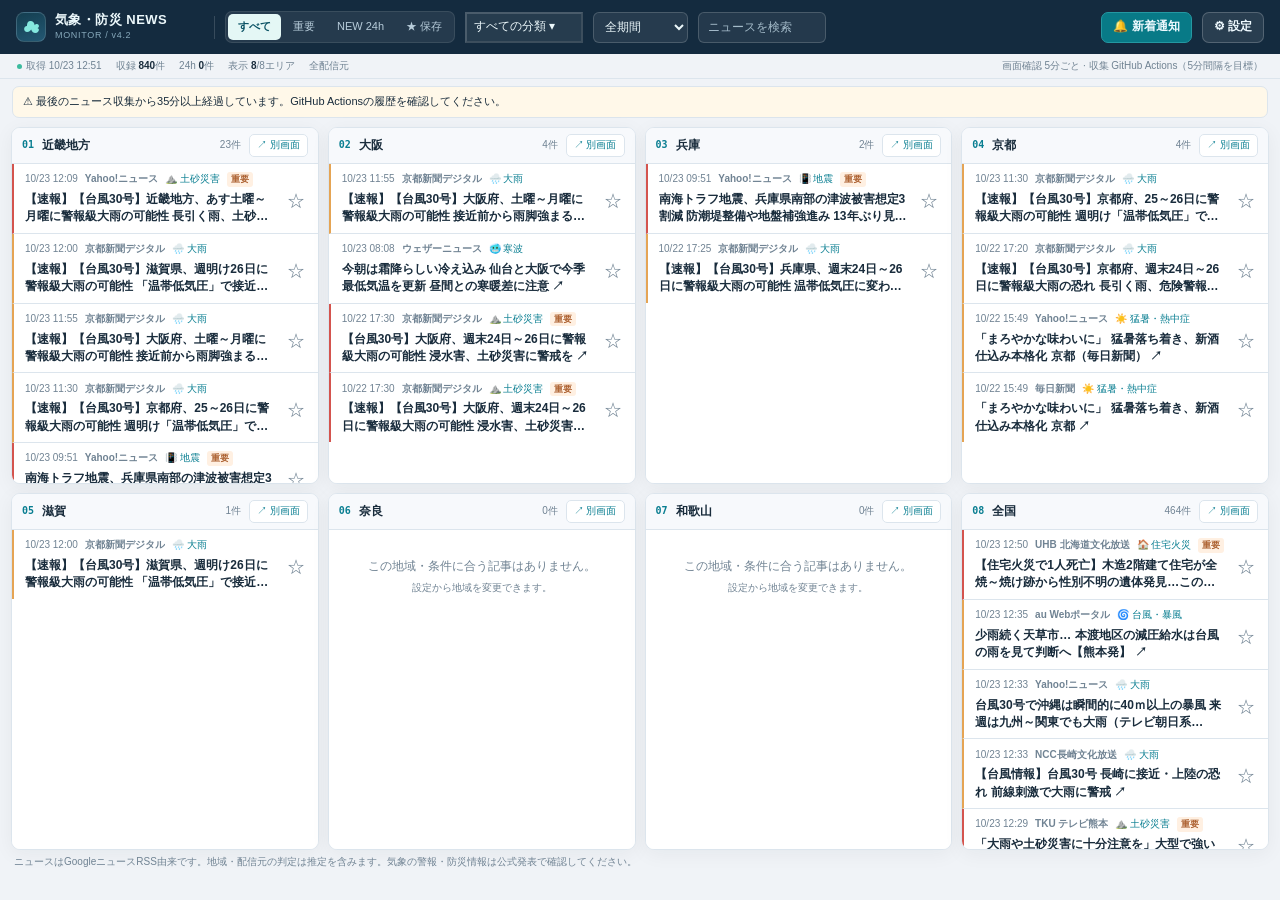
==== commit 6deeec03: "Add files via upload" ====
--- a/site/index.html
+++ b/site/index.html
@@ -2,32 +2,32 @@
 <html lang="ja" data-theme="system" data-density="compact"><head>
 <meta charset="utf-8"><meta name="viewport" content="width=device-width,initial-scale=1">
 <meta name="theme-color" content="#142b3f">
-<link rel="icon" href="data:image/svg+xml,%3Csvg xmlns='http://www.w3.org/2000/svg' viewBox='0 0 64 64'%3E%3Crect width='64' height='64' rx='15' fill='%23122a3f'/%3E%3Ctext x='10' y='47' font-size='39'%3E%E2%9B%85%3C/text%3E%3C/svg%3E">
+<meta http-equiv="Content-Security-Policy" content="default-src 'self'; script-src 'self'; connect-src 'self'; style-src 'self' 'unsafe-inline'; img-src 'self' data:; object-src 'none'; base-uri 'none'">
 <title>気象・防災ニュース | JMA News Watcher</title>
-<link rel="stylesheet" href="./styles.css">
+<link rel="stylesheet" href="./styles.css?v=4.2">
 </head><body>
 <header class="topbar">
-  <div class="brand" aria-label="気象・防災ニュース"><span class="brand-icon">☁</span><div><div class="brand-title">気象・防災 NEWS</div><div class="brand-note">MONITOR / JMA</div></div></div>
+  <div class="brand" aria-label="気象・防災ニュース"><span class="brand-icon">☁</span><div><div class="brand-title">気象・防災 NEWS</div><div class="brand-note">MONITOR / v4.2</div></div></div>
   <span class="divider-v"></span>
   <nav class="tabs" id="viewTabs" aria-label="記事の種類">
     <button class="tab active" data-view="all" type="button">すべて</button><button class="tab" data-view="important" type="button">重要</button><button class="tab" data-view="new" type="button">NEW 24h</button><button class="tab" data-view="saved" type="button">★ 保存</button>
   </nav>
-  <select class="top-select" id="category" aria-label="記事分類"><option value="all">すべての分類</option></select>
+  <div class="category-control"><button id="categoryButton" class="top-select category-trigger" type="button" aria-haspopup="true" aria-expanded="false" aria-controls="categoryMenu">すべての分類 ▾</button><div id="categoryMenu" class="category-menu" role="group" aria-label="分類を選択" hidden></div></div>
   <select class="top-select period" id="period" aria-label="表示期間"><option value="all">全期間</option><option value="12">12時間</option><option value="24">24時間</option><option value="72">3日間</option><option value="168">7日間</option></select>
   <input class="top-search" id="search" type="search" placeholder="ニュースを検索" aria-label="見出しと媒体を検索">
   <span class="top-grow"></span>
   <button id="openAlertWindow" class="topbtn notify" type="button" title="新着通知専用ウィンドウを開く">🔔 新着通知</button>
   <button id="settingsButton" class="topbtn" type="button" title="画面・地域・配信元・通知の設定">⚙ 設定</button>
 </header>
-<div class="summary"><span><i class="live"></i><span id="status">収集状況を確認中</span></span><span>収録 <strong id="statAll">0</strong>件</span><span>24h <strong id="statDay">0</strong>件</span><span id="sourceStatus">全配信元</span><span class="right">画面確認 60秒ごと · 収集 GitHub Actions</span></div>
+<div class="summary"><span><i class="live"></i><span id="status">収集状況を確認中</span></span><span>収録 <strong id="statAll">0</strong>件</span><span>24h <strong id="statDay">0</strong>件</span><span>表示 <strong id="statPanels">0</strong>/8エリア</span><span id="sourceStatus">全配信元</span><span class="right">画面確認 5分ごと · 収集 GitHub Actions（5分間隔を目標）</span></div>
 <div id="warnings" role="status"></div>
 <main class="workspace"><div class="grid" id="areaGrid" aria-label="地域別ニュース一覧"></div><div class="footer-note">ニュースはGoogleニュースRSS由来です。地域・配信元の判定は推定を含みます。気象の警報・防災情報は公式発表で確認してください。</div></main>
 <dialog class="settings-dialog" id="settingsDialog" aria-labelledby="settingsHeading"><div class="settings-titlebar"><h2 id="settingsHeading">⚙ 表示・通知設定</h2><span class="spacer"></span><button class="iconbtn" id="closeSettings" type="button" aria-label="設定を閉じる">×</button></div>
  <div class="settings-main">
-  <section><h3>01　表示エリア</h3><div class="row-fields"><label class="control-block">画面数 <select id="panelCountSetting"><option value="1">1エリア</option><option value="2">2エリア</option><option value="3">3エリア</option><option value="4">4エリア</option><option value="5">5エリア</option><option value="6">6エリア</option></select></label><span class="description">各エリアの地域はここから変更できます。初期地域は近畿地方。</span></div><div class="area-setting-list" id="areaSettings"></div></section>
+  <section><h3>01　表示エリア</h3><div class="row-fields"><label class="control-block">画面数 <select id="panelCountSetting"><option value="1">1エリア</option><option value="2">2エリア</option><option value="3">3エリア</option><option value="4">4エリア</option><option value="5">5エリア</option><option value="6">6エリア</option><option value="7">7エリア</option><option value="8">8エリア</option></select></label><button class="smallbtn" type="button" id="showEightPanels">8エリアを表示</button><span class="description">1～8エリアを選択可能。各エリアの地域はここで変更できます。画面幅に応じて1～4列に自動調整。</span></div><div class="area-setting-list" id="areaSettings"></div></section>
   <section><h3>02　デザイン</h3><div class="row-fields"><label class="control-block">配色 <select id="themeSetting"><option value="system">PCの設定に合わせる</option><option value="light">ライトモード</option><option value="dark">ダークモード</option></select></label><label class="control-block">ニュースの密度 <select id="densitySetting"><option value="compact">コンパクト</option><option value="comfortable">標準</option></select></label></div></section>
   <section><h3>03　ニュース配信元</h3><div class="row-fields"><label class="control-block">表示する媒体 <select id="sourceMode"><option value="all">すべて</option><option value="major">主要メディアのみ</option><option value="selected">選択したメディアのみ</option></select></label></div><p class="description">GoogleニュースRSSに掲載された配信元名で絞ります。Yahoo!ニュース経由の記事でも、元の新聞社・放送局として表示される場合があります。指定しても記事の収集件数が増えるわけではありません。</p><div class="provider-list" id="providerList" hidden><div class="setting-tiles" id="providerChoices"></div></div><div class="source-links" id="sourceLinks" aria-label="主要ニュースサイトへのリンク"></div></section>
-  <section><h3>04　新着通知の条件</h3><label class="switchrow"><input type="checkbox" id="popupEnabled"> 通知ウィンドウで新着の監視を有効にする</label><p class="description">通知ウィンドウは画面上部の「🔔 新着通知」から開けます。開いている間、60秒ごとに新着を確認します。通知ウィンドウを最前面へ強制表示することはブラウザの制限により保証できません。</p><div class="region-tools"><span id="notifyRegionSelectHolder" style="flex:1;min-width:0"></span><button class="smallbtn" type="button" id="addNotifyRegion">＋ 地域を追加</button></div><div class="region-chips" id="notifyRegionChips"></div><div class="row-fields" style="margin-top:11px"><label class="control-block">記事の公開日時 <input type="datetime-local" id="notifySince" step="60"></label><span class="description">この日時以降（JST）</span></div><p class="description">通知の地域は表示エリアと独立です。配信元の絞り込みは一覧と通知ウィンドウに共通です。保管記事は原則7日分です。</p></section>
+  <section><h3>04　新着通知の条件</h3><label class="switchrow"><input type="checkbox" id="popupEnabled"> 通知ウィンドウで新着の監視を有効にする</label><p class="description">通知ウィンドウは画面上部の「🔔 新着通知」から開けます。開いている間、60秒ごとに新着を確認します。通知ウィンドウを最前面へ強制表示することはブラウザの制限により保証できません。</p><div class="region-tools"><span id="notifyRegionSelectHolder" style="flex:1;min-width:0"></span><button class="smallbtn" type="button" id="addNotifyRegion">＋ 地域を追加</button></div><div class="region-chips" id="notifyRegionChips"></div><div class="row-fields" style="margin-top:11px"><label class="control-block">記事の公開日時 <input type="datetime-local" id="notifySince" step="60"></label><span class="description">この日時以降（JST）</span></div><p class="description">「重要」は、分類に設定された重要度、または「死亡・避難指示・特別警報・大規模」などの見出し語句から自動判定します。誤判定の可能性があります。</p><p class="description">通知の地域は表示エリアと独立です。配信元の絞り込みは一覧と通知ウィンドウに共通です。保管記事は原則7日分です。</p></section>
  </div><div class="dialog-footer"><span class="savedhint">設定はこのブラウザに自動保存</span><button class="primary" id="closeDialog" type="button">完了</button></div></dialog>
-<script src="./regions.js"></script><script src="./common.js"></script><script src="./data.js"></script><script src="./app.js"></script>
+<script src="./regions.js?v=4.2"></script><script src="./common.js?v=4.2"></script><script src="./app.js?v=4.2"></script>
 </body></html>
--- a/site/styles.css
+++ b/site/styles.css
@@ -13,3 +13,13 @@
 @media(max-width:1100px){.topbar{gap:6px;padding:6px 9px}.brand{min-width:150px}.brand-note{display:none}.divider-v{display:none}.tab{padding:5px 6px}.top-select{min-width:95px;max-width:130px}.top-search{width:105px}.topbtn{padding:0 7px}.area-setting-list{grid-template-columns:repeat(2,minmax(0,1fr))}}
 @media(max-width:780px){.topbar{flex-wrap:wrap;padding:8px 10px}.brand{min-width:0}.top-grow{display:none}.top-search{flex:1;min-width:120px}.grid{grid-template-columns:repeat(min(var(--cols),2),minmax(0,1fr))}.area-panel{height:440px!important}.settings-main{padding:2px 12px 12px}.area-setting-list{grid-template-columns:repeat(2,minmax(0,1fr))}}
 @media(max-width:520px){.grid{grid-template-columns:1fr}.brand-title{font-size:12px}.tabs{order:4;width:100%;justify-content:space-between}.top-select{max-width:150px;flex:1}.summary{gap:8px;padding:4px 9px;flex-wrap:wrap}.summary .right{display:none}.workspace{padding:7px}.area-setting-list{grid-template-columns:1fr}}
+/* v4 refresh: auto-fit 1–8 panels, full-view category selector */
+.category-control{position:relative;flex-shrink:0}
+.category-trigger{min-width:118px;max-width:180px;text-align:left;cursor:pointer;white-space:nowrap;overflow:hidden;text-overflow:ellipsis}
+.category-menu{position:fixed;z-index:1000;display:grid;grid-template-columns:repeat(var(--menu-cols,4),minmax(0,1fr));gap:3px;padding:7px;background:var(--surface);border:1px solid var(--border);border-radius:9px;box-shadow:0 14px 44px #0004;white-space:normal}
+.category-menu[hidden]{display:none}
+.category-option{text-align:left;border:1px solid transparent;background:transparent;color:var(--ink);border-radius:5px;min-width:0;padding:6px 7px;font-size:11px;white-space:nowrap;overflow:hidden;text-overflow:ellipsis}
+.category-option:hover,.category-option:focus-visible{background:var(--accent-soft)}
+.category-option.active{color:var(--accent);background:var(--accent-soft);border-color:var(--accent);font-weight:800}
+@media(max-width:780px){.area-panel{height:var(--panel-h,350px)!important}.grid{grid-template-columns:repeat(var(--cols,1),minmax(0,1fr))}}
+@media(max-width:520px){.grid{grid-template-columns:repeat(var(--cols,1),minmax(0,1fr))}}
